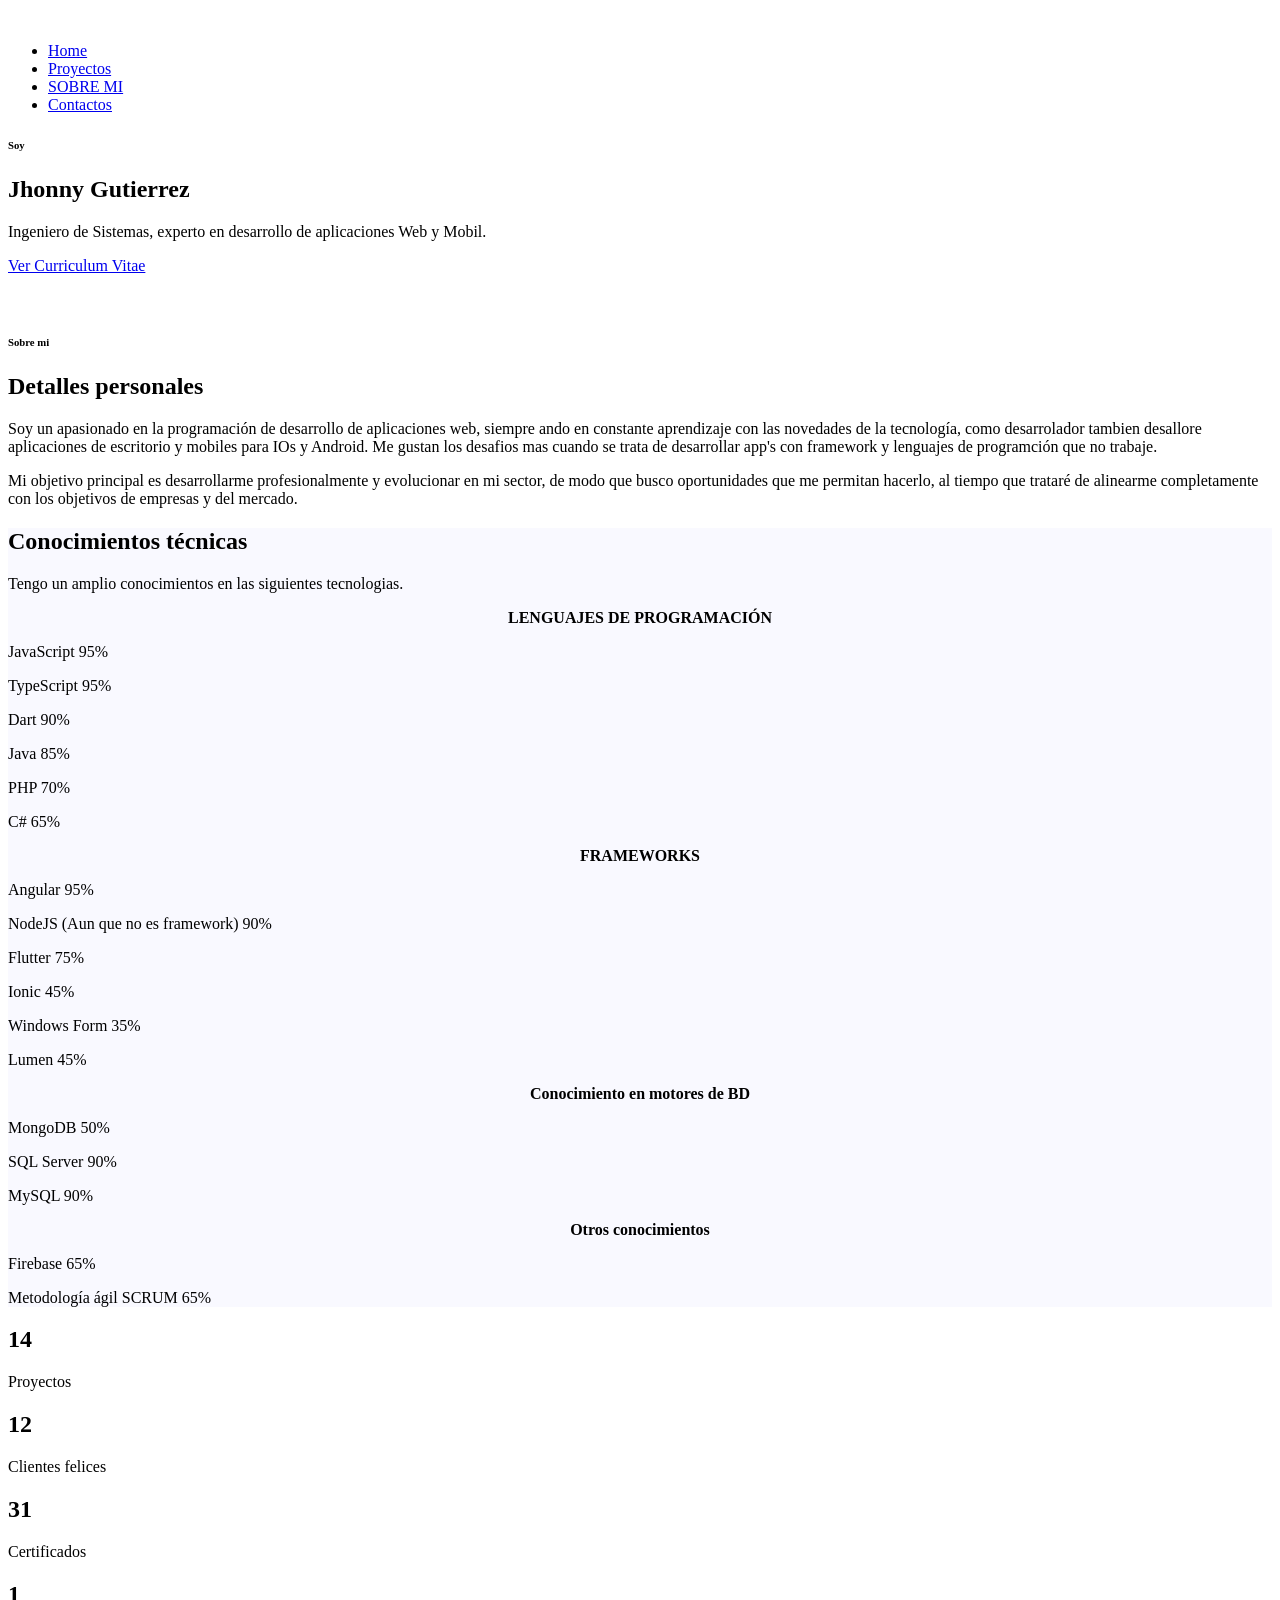
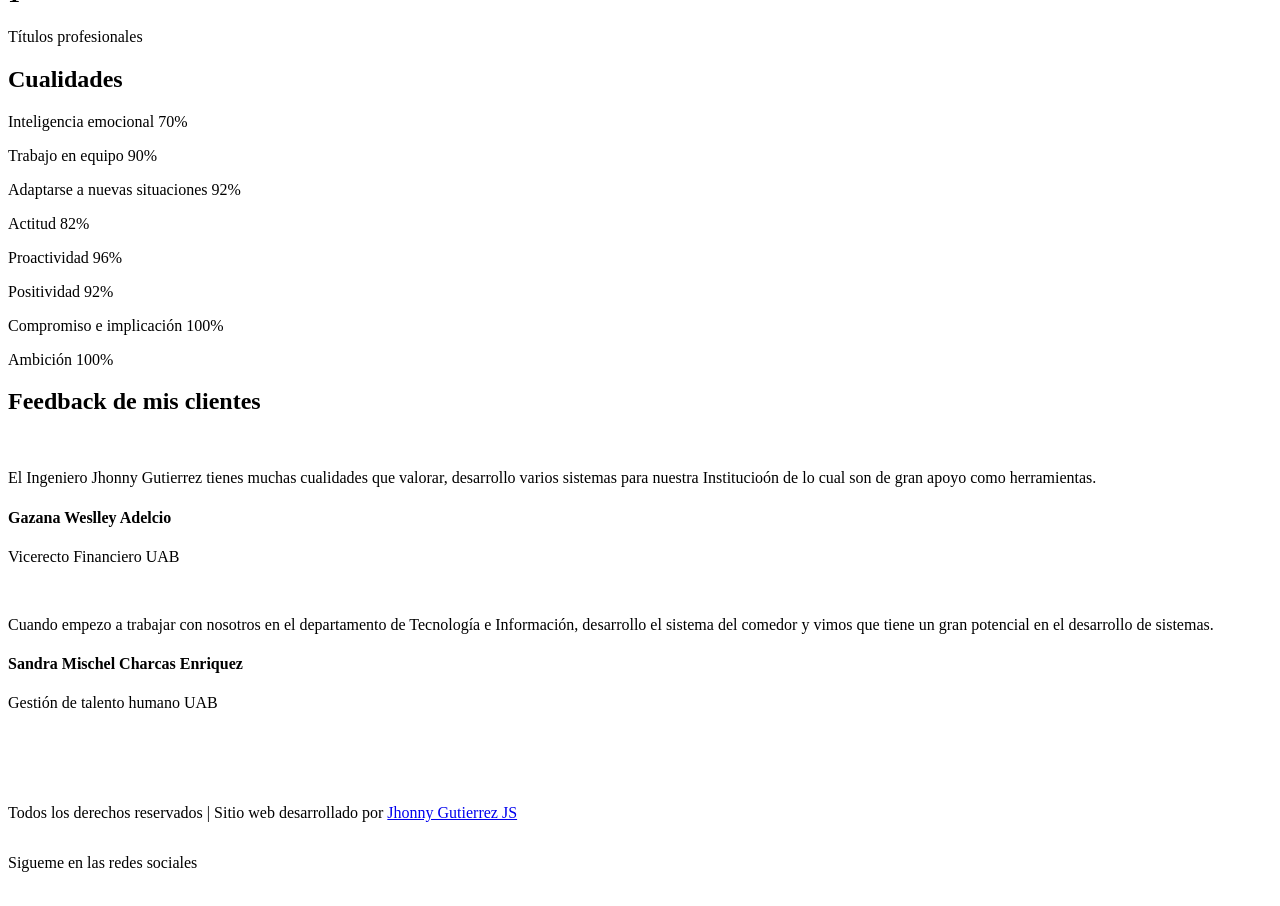
==== index.html @ ff370b22 "add proytects and manifest" ====
<!DOCTYPE html>
	<html lang="zxx" class="no-js">
	<head>
		<!-- Mobile Specific Meta -->
		<meta name="viewport" content="width=device-width, initial-scale=1, shrink-to-fit=no">
		<!-- Favicon-->
		<link rel="shortcut icon" href="img/fav.png">
		<!-- Author Meta -->
		<meta name="author" content="colorlib">
		<!-- Meta Description -->
		<meta name="description" content="">
		<!-- Meta Keyword -->
		<meta name="keywords" content="">
		<!-- meta character set -->
		<meta charset="UTF-8">
		<!-- Site Title -->
		<title>Portafolio</title>
		<link rel="shortcut icon" type="image/x-icon" href="favicon.ico">

		<link href="https://fonts.googleapis.com/css?family=Poppins:100,200,400,300,500,600,700" rel="stylesheet"> 
			<!--
			CSS
			============================================= -->
			<link rel="stylesheet" href="css/linearicons.css">
			<link rel="stylesheet" href="css/font-awesome.min.css">
			<link rel="stylesheet" href="css/bootstrap.css">
			<link rel="stylesheet" href="css/magnific-popup.css">
			<link rel="stylesheet" href="css/jquery-ui.css">				
			<link rel="stylesheet" href="css/nice-select.css">							
			<link rel="stylesheet" href="css/animate.min.css">
			<link rel="stylesheet" href="css/owl.carousel.css">				
			<link rel="stylesheet" href="css/main.css">
			<link rel="apple-touch-icon" sizes="180x180" href="img/pwa/apple-touch-icon.png">
			<link rel="icon" type="image/png" sizes="32x32" href="img/pwa//favicon-32x32.png">
			<link rel="icon" type="image/png" sizes="16x16" href="img/pwa//favicon-16x16.png">
			<link rel="manifest" href="img/pwa/site.webmanifest">
			<link rel="mask-icon" href="img/pwa/safari-pinned-tab.svg" color="#5bbad5">
			<meta name="msapplication-TileColor" content="#da532c">
			<meta name="theme-color" content="#ffffff">
		</head>
		<body>	
		  <header id="header">
		    <div class="container main-menu">
		    	<div class="row align-items-center justify-content-between d-flex">
			      <div id="logo">
			        <a href="index.html"><img src="img/icon.png" alt="" title="" /></a>
			      </div>
			      <nav id="nav-menu-container">
			        <ul class="nav-menu">
			          <li><a href="index.html">Home</a></li>
					  <li><a href="portfolio.html">Proyectos</a></li>
					  <li><a href="about.html">SOBRE MI</a></li>				          					          		          
			          <li><a href="contact.html">Contactos</a></li>
			        </ul>
			      </nav><!-- #nav-menu-container -->		    		
		    	</div>
		    </div>
		  </header><!-- #header -->

			<!-- start banner Area -->
			<section class="banner-area">
				<div class="container">
					<div class="row fullscreen align-items-center justify-content-between">
						<div class="col-lg-6 col-md-6 banner-left">
							<h6>Soy</h6>
							<h1>Jhonny Gutierrez</h1>
							<p>
								Ingeniero de Sistemas, experto en desarrollo de aplicaciones Web y Mobil.
							</p>
							<a href="https://www.yumpu.com/es/document/read/63601672/curriculum-vitae" class="primary-btn text-uppercase" target="_blank">Ver Curriculum Vitae</a>
						</div>
						<div class="col-lg-6 col-md-6 banner-right d-flex align-self-end">
							<img class="img-fluid" src="img/perfil.png" alt="">
						</div>
					</div>
				</div>					
			</section>
			<!-- End banner Area -->

			<!-- Start home-about Area -->
			<section class="home-about-area pt-120">
				<div class="container">
					<div class="row align-items-center justify-content-between">
						<div class="col-lg-6 col-md-6 home-about-left">
							<img class="img-fluid" src="img/perfil2.png" alt="">
						</div>
						<div class="col-lg-5 col-md-6 home-about-right">
							<h6>Sobre mi</h6>
							<h1 class="text-uppercase">Detalles personales</h1>
							<p>
								Soy un apasionado en la programación de desarrollo de aplicaciones web, siempre ando en constante aprendizaje con las novedades de la tecnología, 
								como desarrolador tambien desallore aplicaciones de escritorio y mobiles para IOs y Android. Me gustan los desafios
								mas cuando se trata de desarrollar app's con framework y lenguajes de programción que no trabaje.
							</p>
							<p>
								Mi objetivo principal es desarrollarme profesionalmente y evolucionar en mi sector, de modo
								que busco oportunidades que me permitan hacerlo, al tiempo que trataré de alinearme
								completamente con los objetivos de empresas y del mercado.
							</p>
						</div>
					</div>
				</div>	
			</section>
			<!-- End home-about Area -->

			<!-- Start services Area -->
			<section class="services-area section-gap" style="background-color: #f9f9ff;">
				<div class="container">
		            <div class="row d-flex justify-content-center">
		                <div class="menu-content  col-lg-7">
		                    <div class="title text-center">
		                        <h1 class="mb-10">Conocimientos técnicas</h1>
		                        <p>Tengo un amplio conocimientos en las siguientes tecnologias.</p>
		                    </div>
		                </div>
		            </div>	
					<div class="row skillbar-wraps">
										
						<div class="col-lg-6 skill-left">
							<div class="single-skill">
								<p style="text-align: center; font-weight: bold;"> LENGUAJES DE PROGRAMACIÓN </p>
							</div>
							<div class="single-skill">
								<p>
									JavaScript 95%
								</p>
								<div class="skill" data-width="95"></div>
							</div>
							<div class="single-skill">
								<p>
									TypeScript 95%
								</p>
								<div class="skill" data-width="95"></div>
							</div>
							<div class="single-skill">
								<p>
									Dart 90%
								</p>
								<div class="skill" data-width="90"></div>
							</div>
							<div class="single-skill">
								<p>
									Java 85%
								</p>
								<div class="skill" data-width="85"></div>
							</div>
							<div class="single-skill">
								<p>
									PHP 70%
								</p>
								<div class="skill" data-width="70"></div>
							</div>
							<div class="single-skill">
								<p>
									C# 65%
								</p>
								<div class="skill" data-width="65"></div>
							</div>																				
						</div>
						<div class="col-lg-6 skill-right">
							<div class="single-skill">
								<p style="text-align: center; font-weight: bold;"> FRAMEWORKS 	</p>
							</div>
							<div class="single-skill">
								<p>
									Angular 95%
								</p>
								<div class="skill" data-width="95"></div>
							</div>								
							<div class="single-skill">
								<p>
									NodeJS (Aun que no es framework) 90%
								</p>
								<div class="skill" data-width="90"></div>
							</div>
							<div class="single-skill">
								<p>
									Flutter 75%
								</p>
								<div class="skill" data-width="75"></div>
							</div>
							<div class="single-skill">
								<p>
									Ionic 45%
								</p>
								<div class="skill" data-width="45"></div>
							</div>
							<div class="single-skill">
								<p>
									Windows Form 35%
								</p>
								<div class="skill" data-width="35"></div>
							</div>
							<div class="single-skill">
								<p>
									Lumen 45%
								</p>
								<div class="skill" data-width="45"></div>
							</div>
						</div>
						<div class="col-lg-6 skill-right">
							<div class="single-skill">
								<p style="text-align: center; font-weight: bold;"> Conocimiento en motores de BD 	</p>
							</div>
							<div class="single-skill">
								<p>
									MongoDB 50%
								</p>
								<div class="skill" data-width="50"></div>
							</div>								
							<div class="single-skill">
								<p>
									SQL Server 90%
								</p>
								<div class="skill" data-width="85"></div>
							</div>
							<div class="single-skill">
								<p>
									MySQL 90%
								</p>
								<div class="skill" data-width="90"></div>
							</div>
						</div>
						<div class="col-lg-6 skill-right">
							<div class="single-skill">
								<p style="text-align: center; font-weight: bold;"> Otros conocimientos</p>
							</div>
							<div class="single-skill">
								<p>
									Firebase 65%
								</p>
								<div class="skill" data-width="65"></div>
							</div>								
							<div class="single-skill">
								<p>
									Metodología ágil SCRUM 65%
								</p>								
								<div class="skill" data-width="65"></div>
							</div>
						</div>
					</div>
				</div>	
			</section>
			<!-- End services Area -->	

			<!-- Start fact Area -->
			<section class="facts-area section-gap" id="facts-area">
				<div class="container">				
					<div class="row">
						<div class="col-lg-3 col-md-6 single-fact">
							<h1 class="counter">14</h1>
							<p>Proyectos</p>
						</div>
						<div class="col-lg-3 col-md-6 single-fact">
							<h1 class="counter">12</h1>
							<p>Clientes felices</p>
						</div>
						<div class="col-lg-3 col-md-6 single-fact">
							<h1 class="counter">31</h1>
							<p>Certificados</p>
						</div>	
						<div class="col-lg-3 col-md-6 single-fact">
							<h1 class="counter">1</h1>
							<p>Títulos profesionales</p>
						</div>												
					</div>
				</div>	
			</section>
			<!-- end fact Area -->
	
			<section class="testimonial-area section-gap">
		        <div class="container">
					<div class="row d-flex justify-content-center">
		                <div class="menu-content pb-70 col-lg-8">
		                    <div class="title text-center">
		                        <h1 class="mb-10">Cualidades</h1>
		                    </div>
		                </div>
					</div>
					<div class="row skillbar-wraps">	
										
						<div class="col-lg-6 skill-left">
							<div class="single-skill">
								<p>
									Inteligencia emocional 70%
								</p>
								<div class="skill" data-width="70"></div>
							</div>
							<div class="single-skill">
								<p>
									Trabajo en equipo 90%
								</p>
								<div class="skill" data-width="90"></div>
							</div>
							<div class="single-skill">
								<p>
									Adaptarse a nuevas situaciones 92%
								</p>
								<div class="skill" data-width="92"></div>
							</div>
							<div class="single-skill">
								<p>
									Actitud 82%
								</p>
								<div class="skill" data-width="82"></div>
							</div>																				
						</div>
						<div class="col-lg-6 skill-right">
							<div class="single-skill">
								<p>
									Proactividad 96%
								</p>
								<div class="skill" data-width="96"></div>
							</div>								
							<div class="single-skill">
								<p>
									Positividad 92%
								</p>
								<div class="skill" data-width="92"></div>
							</div>
							<div class="single-skill">
								<p>
									Compromiso e implicación 100%
								</p>
								<div class="skill" data-width="100"></div>
							</div>
							<div class="single-skill">
								<p>
									Ambición 100%
								</p>
								<div class="skill" data-width="100"></div>
							</div>
						</div>
					</div>
				</div>
			</section>
			<!-- Start testimonial Area -->
		    <section class="testimonial-area section-gap" style="background-color: white;">
		        <div class="container">
		            <div class="row d-flex justify-content-center">
		                <div class="menu-content pb-70 col-lg-8">
		                    <div class="title text-center">
		                        <h1 class="mb-10">Feedback de mis clientes</h1>
		                    </div>
		                </div>
		            </div>
		            <div class="row">
		                <div class="active-testimonial">
		                    <div class="single-testimonial item d-flex flex-row">
		                        <div class="thumb">
		                            <img class="img-fluid" src="img/wesley.png" alt="">
		                        </div>
		                        <div class="desc">
		                            <p>
		                                El Ingeniero Jhonny Gutierrez tienes muchas cualidades que valorar, desarrollo varios sistemas para nuestra Institucioón de lo cual son de gran apoyo como herramientas.	     
		                            </p>
		                            <h4>Gazana Weslley Adelcio </h4>
		                            <p>Vicerecto Financiero UAB</p>
		                        </div>
		                    </div>
		                    <div class="single-testimonial item d-flex flex-row">
		                        <div class="thumb">
		                            <img class="img-fluid" src="img/gth.png" alt="">
		                        </div>
		                        <div class="desc">
		                            <p>
		                                Cuando empezo a trabajar con nosotros en el departamento de Tecnología e Información, desarrollo el sistema del comedor y vimos que tiene un gran potencial en el desarrollo de sistemas.
		                            </p>
		                            <h4>Sandra Mischel Charcas Enriquez</h4>
		                            <p>Gestión de talento humano UAB</p>
		                        </div>
		                    </div>
		                </div>
		            </div>
		        </div>
		    </section>
		    <!-- End testimonial Area -->								

            <!-- start footer Area -->
            <footer class="footer-area section-gap" style="padding: 60px 0;">
                <div class="container">
                    <div class="row">
                        <div class="col-lg-6 col-md-6 col-sm-6">
                            <div class="single-footer-widget">
                                
                                <p class="footer-text"><!-- Link back to Colorlib can't be removed. Template is licensed under CC BY 3.0. -->
 Todos los derechos reservados | Sitio web desarrollado <i class="fa fa-heart-o" aria-hidden="true"></i> por <a href="https://colorlib.com" target="_blank">Jhonny Gutierrez JS</a>
<!-- Link back to Colorlib can't be removed. Template is licensed under CC BY 3.0. --></p>
                            </div>
                        </div>
                        <div class="col-lg-6 col-md-6 col-sm-6 social-widget">
                            <div class="single-footer-widget">                              
                                <p  style="float: left; margin-right: 20px;">Sigueme en las redes sociales</p>
                                <div class="footer-social d-flex align-items-center"  style="float: left; margin-right: 20px;">
                                    <a href="https://www.facebook.com/JhonnnySann" target="_blank"><i class="fa fa-facebook"></i></a>
                                    <a href="#"><i class="fa fa-google"></i></a>
                                    <a href="https://www.linkedin.com/in/jhonny-gutierrez-villca-5309ab155" target="_blank"><i class="fa fa-linkedin"></i></a>
                                    <a href="https://api.whatsapp.com/send?phone=+59160717057&text=%22Hola%20Jhonny,%20me%20gustaria%20poder%20conversar%20contigo...%22" target="_blank"><i class="fa fa-whatsapp"></i></a>
                                </div>
                            </div>
                        </div>
                    </div>
                </div>
            </footer>
            <!-- End footer Area -->		

			<script src="js/vendor/jquery-2.2.4.min.js"></script>
			<script src="js/popper.min.js"></script>
			<script src="js/vendor/bootstrap.min.js"></script>			
			<script src="https://maps.googleapis.com/maps/api/js?key=AIzaSyBhOdIF3Y9382fqJYt5I_sswSrEw5eihAA"></script>			
  			<script src="js/easing.min.js"></script>			
			<script src="js/hoverIntent.js"></script>
			<script src="js/superfish.min.js"></script>	
			<script src="js/jquery.ajaxchimp.min.js"></script>
			<script src="js/jquery.magnific-popup.min.js"></script>	
    		<script src="js/jquery.tabs.min.js"></script>						
			<script src="js/jquery.nice-select.min.js"></script>	
            <script src="js/isotope.pkgd.min.js"></script>			
			<script src="js/waypoints.min.js"></script>
			<script src="js/jquery.counterup.min.js"></script>
			<script src="js/simple-skillbar.js"></script>							
			<script src="js/owl.carousel.min.js"></script>							
			<script src="js/mail-script.js"></script>	
			<script src="js/main.js"></script>	
		</body>
		<!-- Load Facebook SDK for JavaScript -->
		<div id="fb-root"></div>
		<script>
		  window.fbAsyncInit = function() {
			FB.init({
			  xfbml            : true,
			  version          : 'v7.0'
			});
		  };
  
		  (function(d, s, id) {
		  var js, fjs = d.getElementsByTagName(s)[0];
		  if (d.getElementById(id)) return;
		  js = d.createElement(s); js.id = id;
		  js.src = 'https://connect.facebook.net/es_ES/sdk/xfbml.customerchat.js';
		  fjs.parentNode.insertBefore(js, fjs);
		}(document, 'script', 'facebook-jssdk'));</script>
  
		<!-- Your Chat Plugin code -->
		<div class="fb-customerchat"
		  attribution=setup_tool
		  page_id="108987747507758"
	theme_color="#0084ff"
	logged_in_greeting="Hola, como estas?, en que puedo ayudarte, estoy aqui para resolver tus dudas"
	logged_out_greeting="Hola, como estas?, en que puedo ayudarte, estoy aqui para resolver tus dudas">
		</div>
	</html>
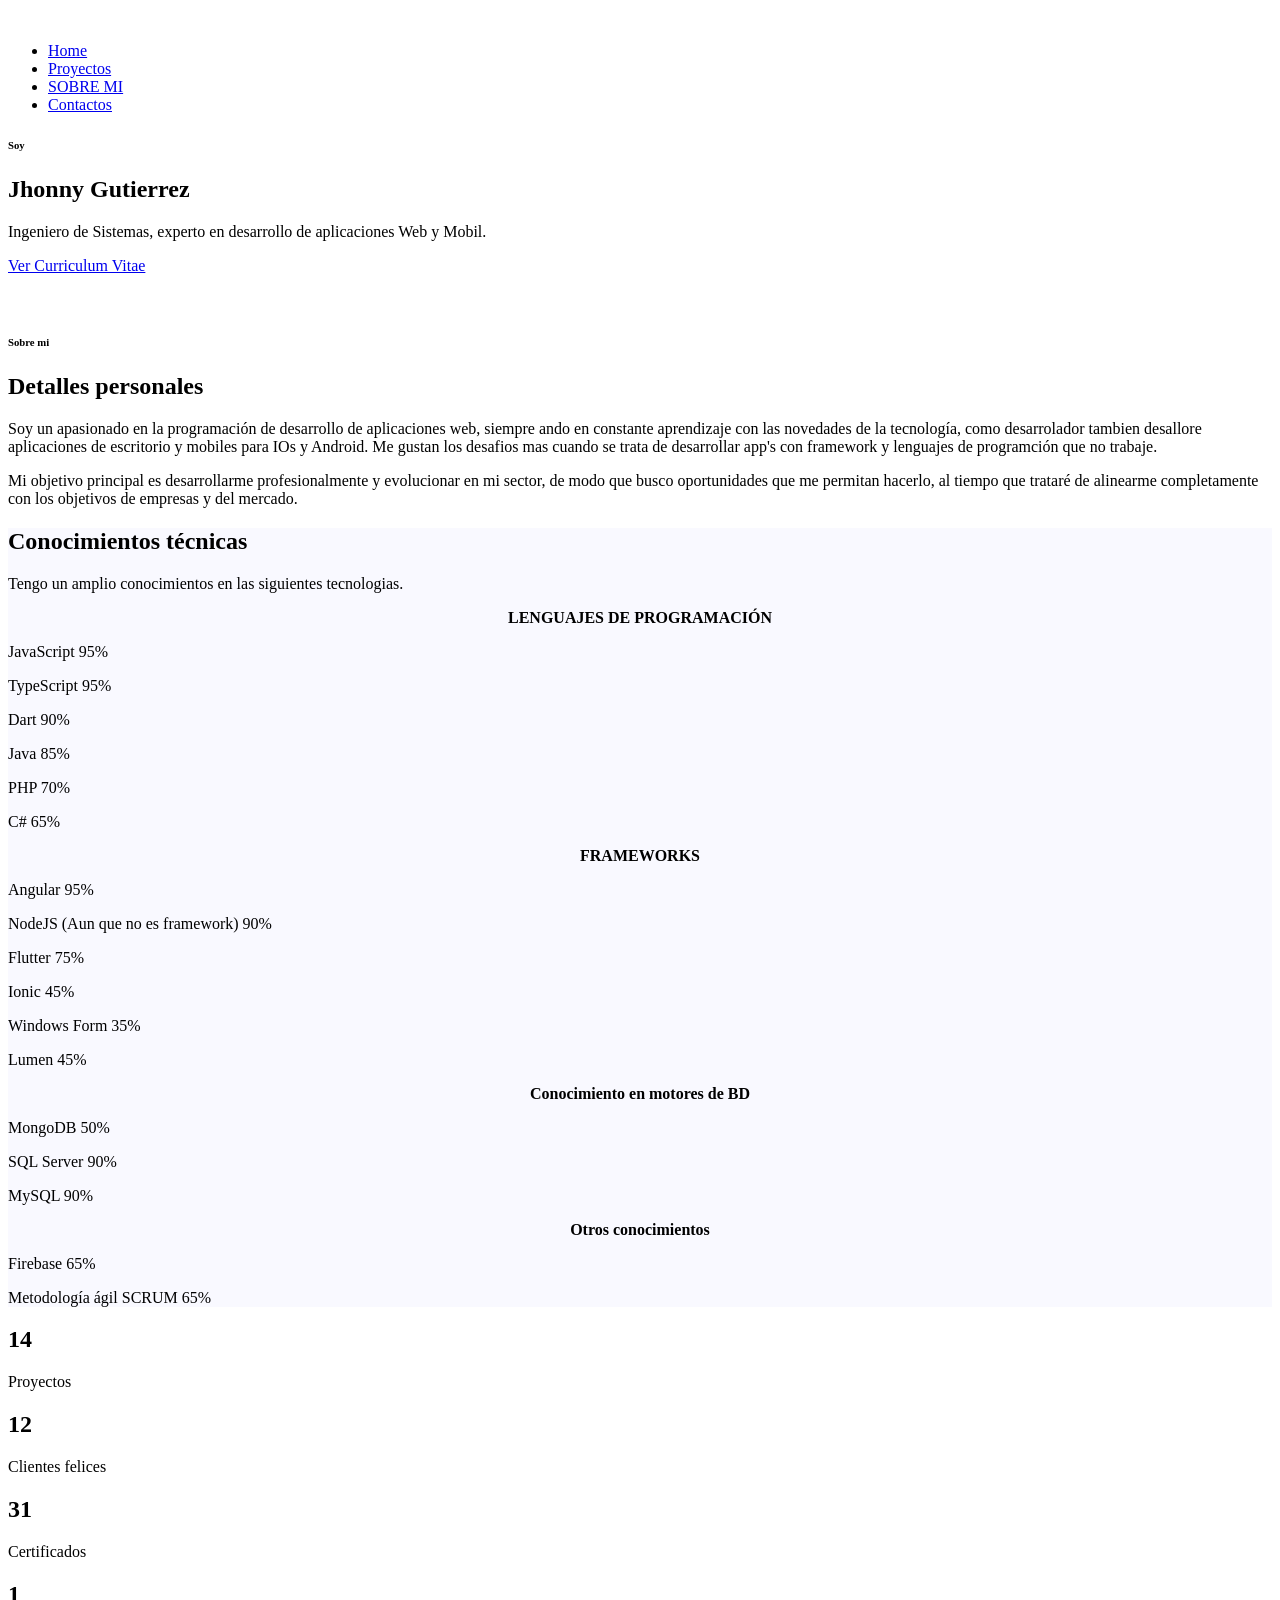
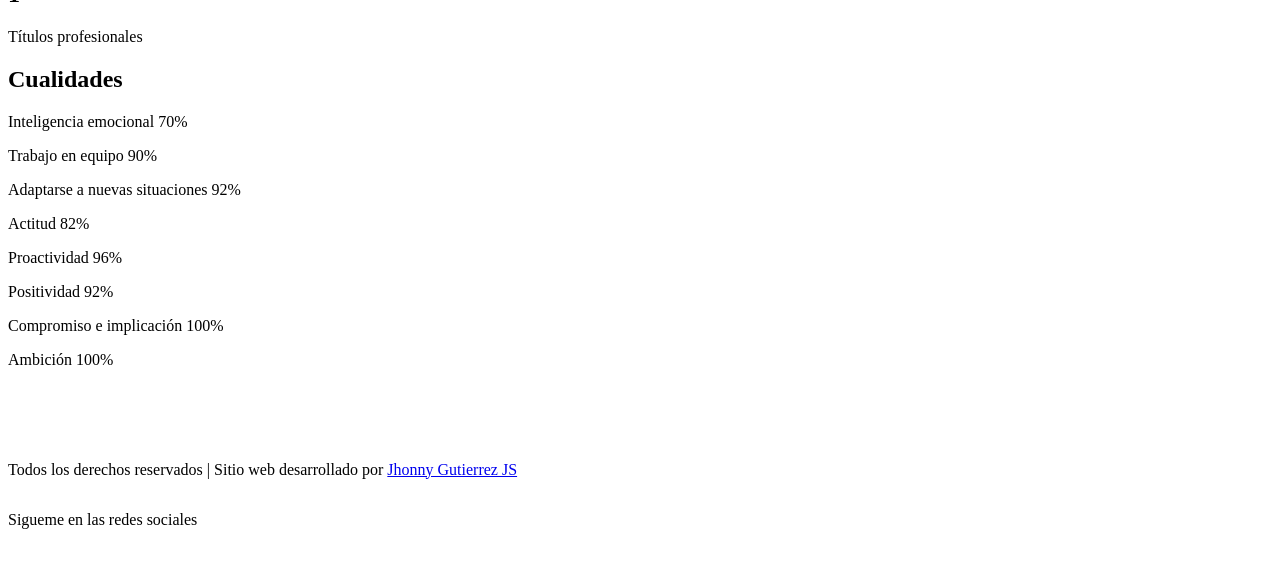
==== commit 611a30a1: "Remove section feedback" ====
--- a/index.html
+++ b/index.html
@@ -24,8 +24,7 @@
 			<link rel="stylesheet" href="css/linearicons.css">
 			<link rel="stylesheet" href="css/font-awesome.min.css">
 			<link rel="stylesheet" href="css/bootstrap.css">
-			<link rel="stylesheet" href="css/magnific-popup.css">
-			<link rel="stylesheet" href="css/jquery-ui.css">				
+			<link rel="stylesheet" href="css/magnific-popup.css">			
 			<link rel="stylesheet" href="css/nice-select.css">							
 			<link rel="stylesheet" href="css/animate.min.css">
 			<link rel="stylesheet" href="css/owl.carousel.css">				
@@ -33,7 +32,7 @@
 			<link rel="apple-touch-icon" sizes="180x180" href="img/pwa/apple-touch-icon.png">
 			<link rel="icon" type="image/png" sizes="32x32" href="img/pwa//favicon-32x32.png">
 			<link rel="icon" type="image/png" sizes="16x16" href="img/pwa//favicon-16x16.png">
-			<link rel="manifest" href="img/pwa/site.webmanifest">
+			<link rel="manifest" href="manifest.webmanifest">
 			<link rel="mask-icon" href="img/pwa/safari-pinned-tab.svg" color="#5bbad5">
 			<meta name="msapplication-TileColor" content="#da532c">
 			<meta name="theme-color" content="#ffffff">
@@ -335,7 +334,7 @@
 				</div>
 			</section>
 			<!-- Start testimonial Area -->
-		    <section class="testimonial-area section-gap" style="background-color: white;">
+		    <!-- <section class="testimonial-area section-gap" style="background-color: white;">
 		        <div class="container">
 		            <div class="row d-flex justify-content-center">
 		                <div class="menu-content pb-70 col-lg-8">
@@ -373,7 +372,7 @@
 		                </div>
 		            </div>
 		        </div>
-		    </section>
+		    </section> -->
 		    <!-- End testimonial Area -->								
 
             <!-- start footer Area -->
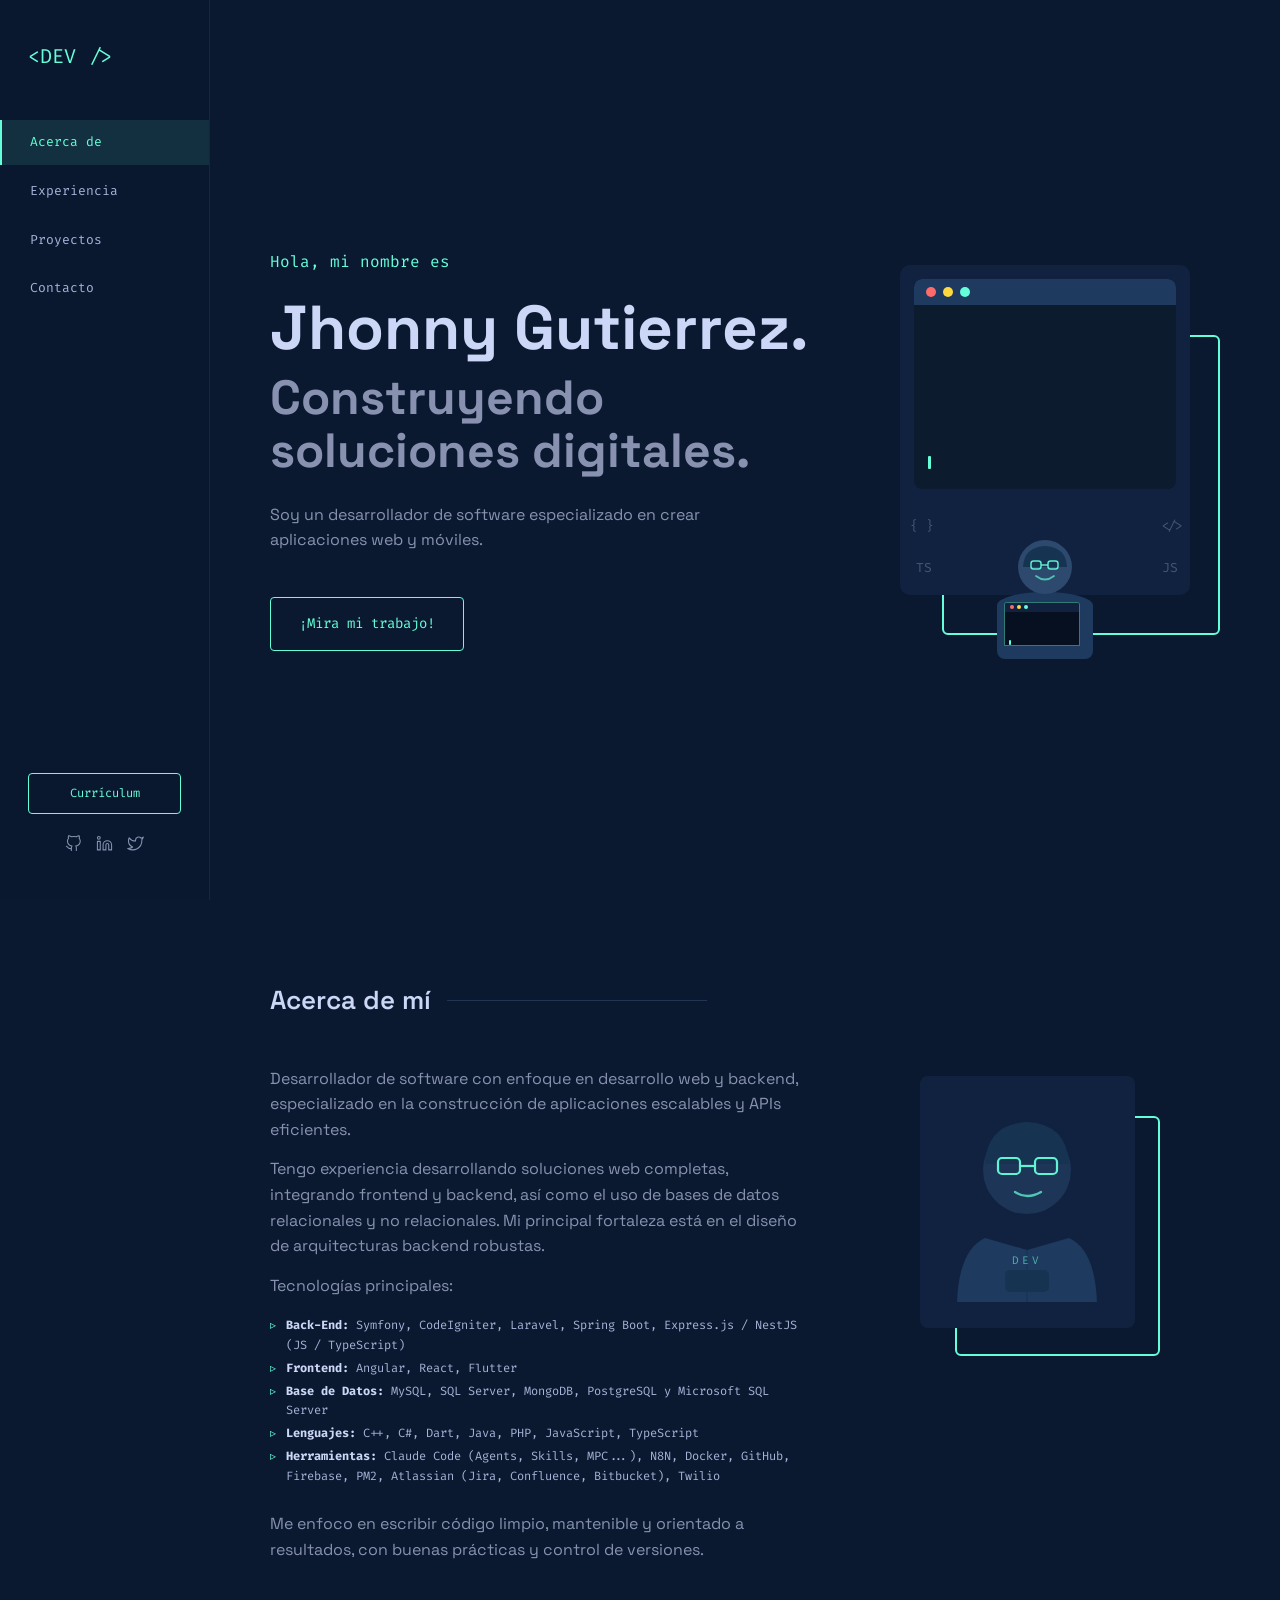
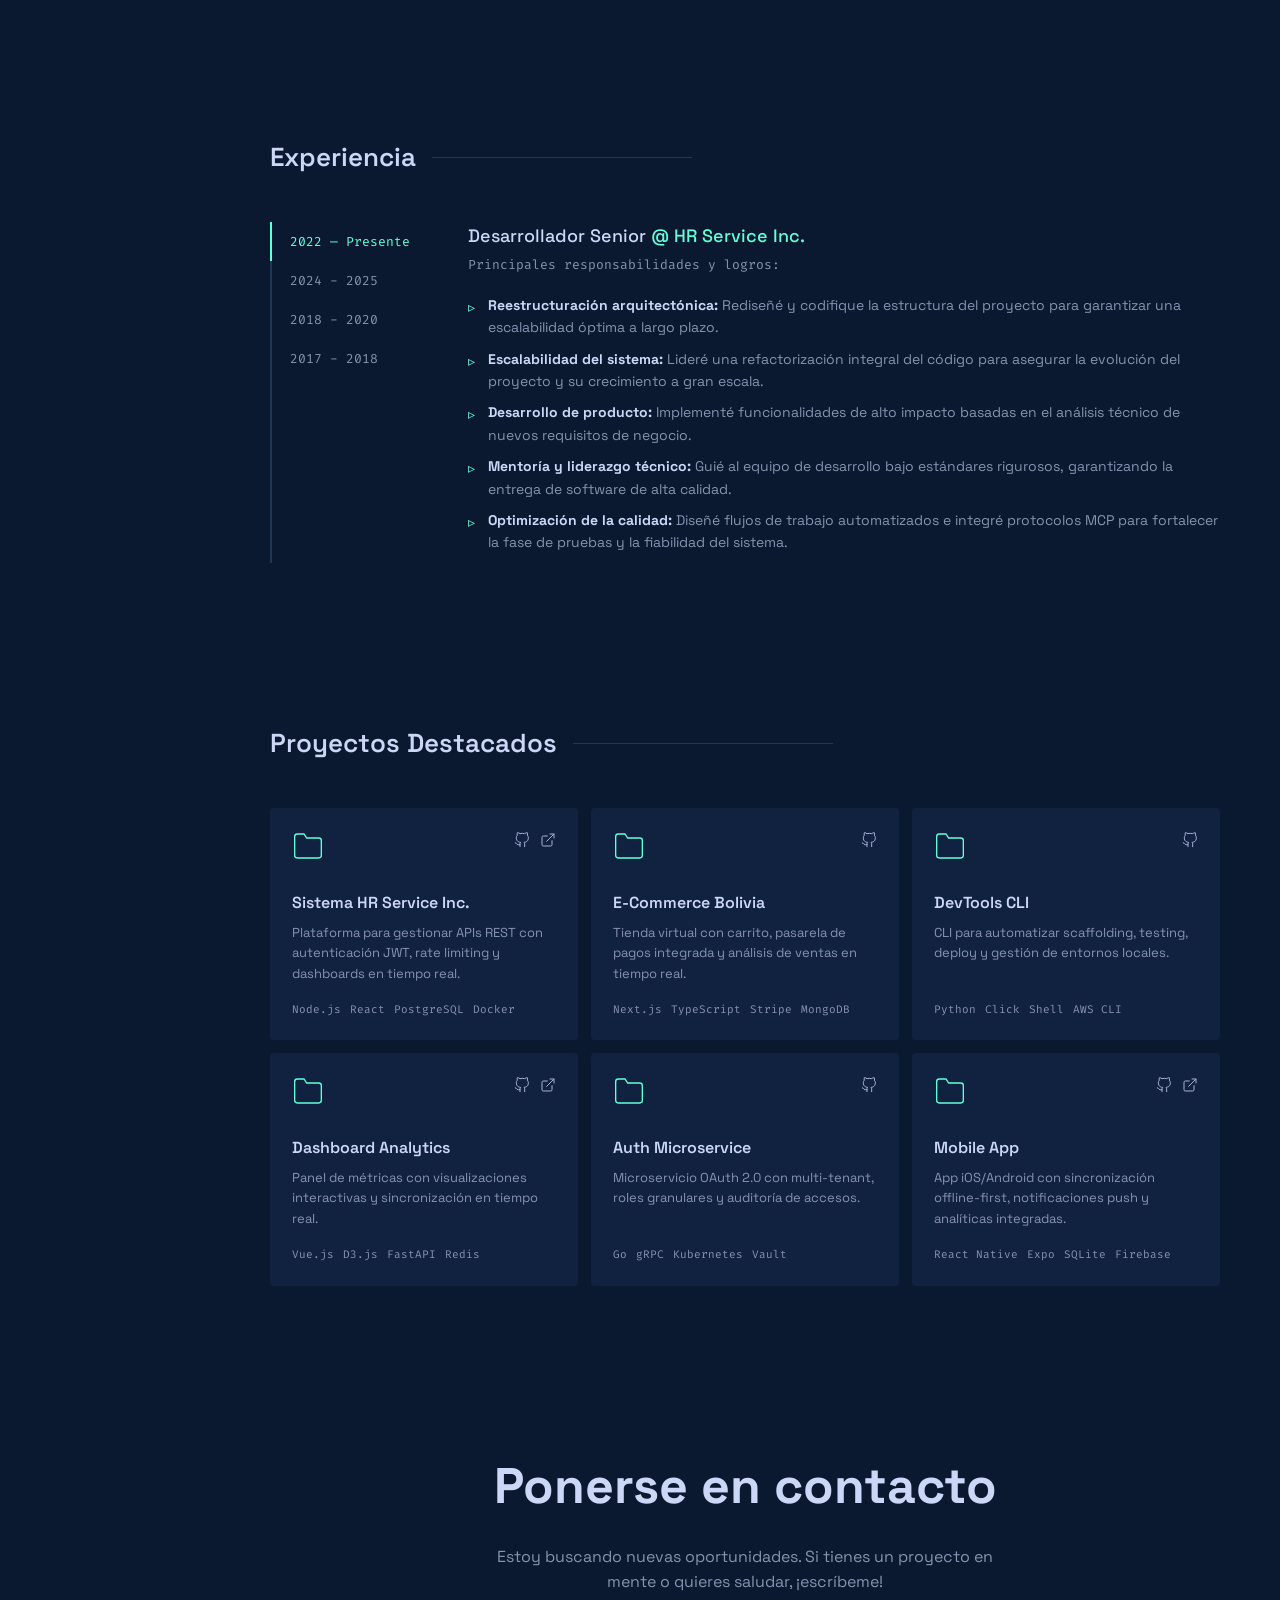
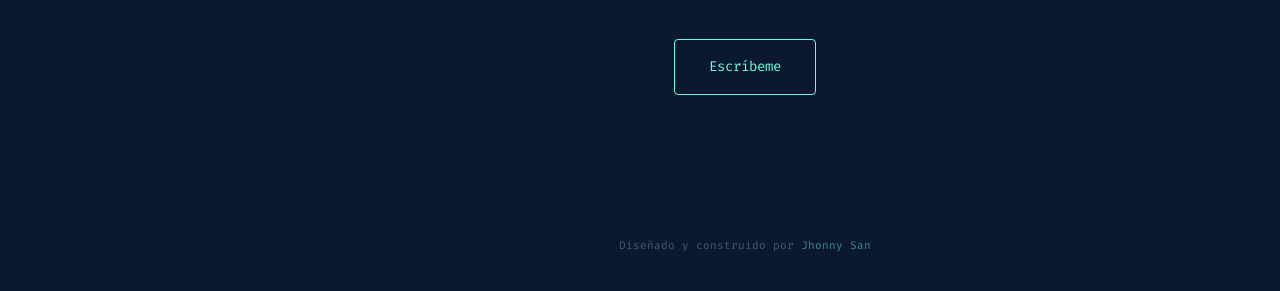
==== commit 2d35697c: "Refactor code structure for improved readability and maintainability" ====
--- a/index.html
+++ b/index.html
@@ -1,451 +1,653 @@
-	<!DOCTYPE html>
-	<html lang="zxx" class="no-js">
-	<head>
-		<!-- Mobile Specific Meta -->
+<!DOCTYPE html>
+<html lang="es">
+<head>
+	<!-- Mobile Specific Meta -->
 		<meta name="viewport" content="width=device-width, initial-scale=1, shrink-to-fit=no">
 		<!-- Favicon-->
 		<link rel="shortcut icon" href="img/fav.png">
 		<!-- Author Meta -->
-		<meta name="author" content="colorlib">
+		<meta name="author" content="Jhonny Gutierrez JS">
 		<!-- Meta Description -->
-		<meta name="description" content="">
+		<meta name="description" content="Profolio de Jhonny Gutierrez JS, desarrollador de aplicaciones web y moviles, con experiencia en PHP, JavaScript, HTML, CSS, Laravel, VueJS, ReactJS, Flutter y Dart">
 		<!-- Meta Keyword -->
-		<meta name="keywords" content="">
+		<meta name="keywords" content="Jhonny Gutierrez JS, desarrollador, web, moviles, PHP, JavaScript, HTML, CSS, Laravel, VueJS, ReactJS, Flutter, Dart">
 		<!-- meta character set -->
 		<meta charset="UTF-8">
 		<!-- Site Title -->
 		<title>Portafolio</title>
 		<link rel="shortcut icon" type="image/x-icon" href="favicon.ico">
-
-		<link href="https://fonts.googleapis.com/css?family=Poppins:100,200,400,300,500,600,700" rel="stylesheet"> 
-			<!--
-			CSS
-			============================================= -->
-			<link rel="stylesheet" href="css/linearicons.css">
-			<link rel="stylesheet" href="css/font-awesome.min.css">
-			<link rel="stylesheet" href="css/bootstrap.css">
-			<link rel="stylesheet" href="css/magnific-popup.css">			
-			<link rel="stylesheet" href="css/nice-select.css">							
-			<link rel="stylesheet" href="css/animate.min.css">
-			<link rel="stylesheet" href="css/owl.carousel.css">				
-			<link rel="stylesheet" href="css/main.css">
-			<link rel="apple-touch-icon" sizes="180x180" href="img/pwa/apple-touch-icon.png">
-			<link rel="icon" type="image/png" sizes="32x32" href="img/pwa//favicon-32x32.png">
-			<link rel="icon" type="image/png" sizes="16x16" href="img/pwa//favicon-16x16.png">
-			<link rel="manifest" href="manifest.webmanifest">
-			<link rel="mask-icon" href="img/pwa/safari-pinned-tab.svg" color="#5bbad5">
-			<meta name="msapplication-TileColor" content="#da532c">
-			<meta name="theme-color" content="#ffffff">
-		</head>
-		<body>	
-		  <header id="header">
-		    <div class="container main-menu">
-		    	<div class="row align-items-center justify-content-between d-flex">
-			      <div id="logo">
-			        <a href="index.html"><img src="img/icon.png" alt="" title="" /></a>
-			      </div>
-			      <nav id="nav-menu-container">
-			        <ul class="nav-menu">
-			          <li><a href="index.html">Home</a></li>
-					  <li><a href="portfolio.html">Proyectos</a></li>
-					  <li><a href="about.html">SOBRE MI</a></li>				          					          		          
-			          <li><a href="contact.html">Contactos</a></li>
-			        </ul>
-			      </nav><!-- #nav-menu-container -->		    		
-		    	</div>
-		    </div>
-		  </header><!-- #header -->
-
-			<!-- start banner Area -->
-			<section class="banner-area">
-				<div class="container">
-					<div class="row fullscreen align-items-center justify-content-between">
-						<div class="col-lg-6 col-md-6 banner-left">
-							<h6>Soy</h6>
-							<h1>Jhonny Gutierrez</h1>
-							<p>
-								Ingeniero de Sistemas, experto en desarrollo de aplicaciones Web y Mobil.
-							</p>
-							<a href="https://www.yumpu.com/es/document/read/63601672/curriculum-vitae" class="primary-btn text-uppercase" target="_blank">Ver Curriculum Vitae</a>
-						</div>
-						<div class="col-lg-6 col-md-6 banner-right d-flex align-self-end">
-							<img class="img-fluid" src="img/perfil.png" alt="">
-						</div>
-					</div>
-				</div>					
-			</section>
-			<!-- End banner Area -->
-
-			<!-- Start home-about Area -->
-			<section class="home-about-area pt-120">
-				<div class="container">
-					<div class="row align-items-center justify-content-between">
-						<div class="col-lg-6 col-md-6 home-about-left">
-							<img class="img-fluid" src="img/perfil2.png" alt="">
-						</div>
-						<div class="col-lg-5 col-md-6 home-about-right">
-							<h6>Sobre mi</h6>
-							<h1 class="text-uppercase">Detalles personales</h1>
-							<p>
-								Soy un apasionado en la programación de desarrollo de aplicaciones web, siempre ando en constante aprendizaje con las novedades de la tecnología, 
-								como desarrolador tambien desallore aplicaciones de escritorio y mobiles para IOs y Android. Me gustan los desafios
-								mas cuando se trata de desarrollar app's con framework y lenguajes de programción que no trabaje.
-							</p>
-							<p>
-								Mi objetivo principal es desarrollarme profesionalmente y evolucionar en mi sector, de modo
-								que busco oportunidades que me permitan hacerlo, al tiempo que trataré de alinearme
-								completamente con los objetivos de empresas y del mercado.
-							</p>
-						</div>
-					</div>
-				</div>	
-			</section>
-			<!-- End home-about Area -->
-
-			<!-- Start services Area -->
-			<section class="services-area section-gap" style="background-color: #f9f9ff;">
-				<div class="container">
-		            <div class="row d-flex justify-content-center">
-		                <div class="menu-content  col-lg-7">
-		                    <div class="title text-center">
-		                        <h1 class="mb-10">Conocimientos técnicas</h1>
-		                        <p>Tengo un amplio conocimientos en las siguientes tecnologias.</p>
-		                    </div>
-		                </div>
-		            </div>	
-					<div class="row skillbar-wraps">
-										
-						<div class="col-lg-6 skill-left">
-							<div class="single-skill">
-								<p style="text-align: center; font-weight: bold;"> LENGUAJES DE PROGRAMACIÓN </p>
-							</div>
-							<div class="single-skill">
-								<p>
-									JavaScript 95%
-								</p>
-								<div class="skill" data-width="95"></div>
-							</div>
-							<div class="single-skill">
-								<p>
-									TypeScript 95%
-								</p>
-								<div class="skill" data-width="95"></div>
-							</div>
-							<div class="single-skill">
-								<p>
-									Dart 90%
-								</p>
-								<div class="skill" data-width="90"></div>
-							</div>
-							<div class="single-skill">
-								<p>
-									Java 85%
-								</p>
-								<div class="skill" data-width="85"></div>
-							</div>
-							<div class="single-skill">
-								<p>
-									PHP 70%
-								</p>
-								<div class="skill" data-width="70"></div>
-							</div>
-							<div class="single-skill">
-								<p>
-									C# 65%
-								</p>
-								<div class="skill" data-width="65"></div>
-							</div>																				
-						</div>
-						<div class="col-lg-6 skill-right">
-							<div class="single-skill">
-								<p style="text-align: center; font-weight: bold;"> FRAMEWORKS 	</p>
-							</div>
-							<div class="single-skill">
-								<p>
-									Angular 95%
-								</p>
-								<div class="skill" data-width="95"></div>
-							</div>								
-							<div class="single-skill">
-								<p>
-									NodeJS (Aun que no es framework) 90%
-								</p>
-								<div class="skill" data-width="90"></div>
-							</div>
-							<div class="single-skill">
-								<p>
-									Flutter 75%
-								</p>
-								<div class="skill" data-width="75"></div>
-							</div>
-							<div class="single-skill">
-								<p>
-									Ionic 45%
-								</p>
-								<div class="skill" data-width="45"></div>
-							</div>
-							<div class="single-skill">
-								<p>
-									Windows Form 35%
-								</p>
-								<div class="skill" data-width="35"></div>
-							</div>
-							<div class="single-skill">
-								<p>
-									Lumen 45%
-								</p>
-								<div class="skill" data-width="45"></div>
-							</div>
-						</div>
-						<div class="col-lg-6 skill-right">
-							<div class="single-skill">
-								<p style="text-align: center; font-weight: bold;"> Conocimiento en motores de BD 	</p>
-							</div>
-							<div class="single-skill">
-								<p>
-									MongoDB 50%
-								</p>
-								<div class="skill" data-width="50"></div>
-							</div>								
-							<div class="single-skill">
-								<p>
-									SQL Server 90%
-								</p>
-								<div class="skill" data-width="85"></div>
-							</div>
-							<div class="single-skill">
-								<p>
-									MySQL 90%
-								</p>
-								<div class="skill" data-width="90"></div>
-							</div>
-						</div>
-						<div class="col-lg-6 skill-right">
-							<div class="single-skill">
-								<p style="text-align: center; font-weight: bold;"> Otros conocimientos</p>
-							</div>
-							<div class="single-skill">
-								<p>
-									Firebase 65%
-								</p>
-								<div class="skill" data-width="65"></div>
-							</div>								
-							<div class="single-skill">
-								<p>
-									Metodología ágil SCRUM 65%
-								</p>								
-								<div class="skill" data-width="65"></div>
-							</div>
-						</div>
-					</div>
-				</div>	
-			</section>
-			<!-- End services Area -->	
-
-			<!-- Start fact Area -->
-			<section class="facts-area section-gap" id="facts-area">
-				<div class="container">				
-					<div class="row">
-						<div class="col-lg-3 col-md-6 single-fact">
-							<h1 class="counter">14</h1>
-							<p>Proyectos</p>
-						</div>
-						<div class="col-lg-3 col-md-6 single-fact">
-							<h1 class="counter">12</h1>
-							<p>Clientes felices</p>
-						</div>
-						<div class="col-lg-3 col-md-6 single-fact">
-							<h1 class="counter">31</h1>
-							<p>Certificados</p>
-						</div>	
-						<div class="col-lg-3 col-md-6 single-fact">
-							<h1 class="counter">1</h1>
-							<p>Títulos profesionales</p>
-						</div>												
-					</div>
-				</div>	
-			</section>
-			<!-- end fact Area -->
-	
-			<section class="testimonial-area section-gap">
-		        <div class="container">
-					<div class="row d-flex justify-content-center">
-		                <div class="menu-content pb-70 col-lg-8">
-		                    <div class="title text-center">
-		                        <h1 class="mb-10">Cualidades</h1>
-		                    </div>
-		                </div>
-					</div>
-					<div class="row skillbar-wraps">	
-										
-						<div class="col-lg-6 skill-left">
-							<div class="single-skill">
-								<p>
-									Inteligencia emocional 70%
-								</p>
-								<div class="skill" data-width="70"></div>
-							</div>
-							<div class="single-skill">
-								<p>
-									Trabajo en equipo 90%
-								</p>
-								<div class="skill" data-width="90"></div>
-							</div>
-							<div class="single-skill">
-								<p>
-									Adaptarse a nuevas situaciones 92%
-								</p>
-								<div class="skill" data-width="92"></div>
-							</div>
-							<div class="single-skill">
-								<p>
-									Actitud 82%
-								</p>
-								<div class="skill" data-width="82"></div>
-							</div>																				
-						</div>
-						<div class="col-lg-6 skill-right">
-							<div class="single-skill">
-								<p>
-									Proactividad 96%
-								</p>
-								<div class="skill" data-width="96"></div>
-							</div>								
-							<div class="single-skill">
-								<p>
-									Positividad 92%
-								</p>
-								<div class="skill" data-width="92"></div>
-							</div>
-							<div class="single-skill">
-								<p>
-									Compromiso e implicación 100%
-								</p>
-								<div class="skill" data-width="100"></div>
-							</div>
-							<div class="single-skill">
-								<p>
-									Ambición 100%
-								</p>
-								<div class="skill" data-width="100"></div>
-							</div>
-						</div>
-					</div>
-				</div>
-			</section>
-			<!-- Start testimonial Area -->
-		    <!-- <section class="testimonial-area section-gap" style="background-color: white;">
-		        <div class="container">
-		            <div class="row d-flex justify-content-center">
-		                <div class="menu-content pb-70 col-lg-8">
-		                    <div class="title text-center">
-		                        <h1 class="mb-10">Feedback de mis clientes</h1>
-		                    </div>
-		                </div>
-		            </div>
-		            <div class="row">
-		                <div class="active-testimonial">
-		                    <div class="single-testimonial item d-flex flex-row">
-		                        <div class="thumb">
-		                            <img class="img-fluid" src="img/wesley.png" alt="">
-		                        </div>
-		                        <div class="desc">
-		                            <p>
-		                                El Ingeniero Jhonny Gutierrez tienes muchas cualidades que valorar, desarrollo varios sistemas para nuestra Institucioón de lo cual son de gran apoyo como herramientas.	     
-		                            </p>
-		                            <h4>Gazana Weslley Adelcio </h4>
-		                            <p>Vicerecto Financiero UAB</p>
-		                        </div>
-		                    </div>
-		                    <div class="single-testimonial item d-flex flex-row">
-		                        <div class="thumb">
-		                            <img class="img-fluid" src="img/gth.png" alt="">
-		                        </div>
-		                        <div class="desc">
-		                            <p>
-		                                Cuando empezo a trabajar con nosotros en el departamento de Tecnología e Información, desarrollo el sistema del comedor y vimos que tiene un gran potencial en el desarrollo de sistemas.
-		                            </p>
-		                            <h4>Sandra Mischel Charcas Enriquez</h4>
-		                            <p>Gestión de talento humano UAB</p>
-		                        </div>
-		                    </div>
-		                </div>
-		            </div>
-		        </div>
-		    </section> -->
-		    <!-- End testimonial Area -->								
-
-            <!-- start footer Area -->
-            <footer class="footer-area section-gap" style="padding: 60px 0;">
-                <div class="container">
-                    <div class="row">
-                        <div class="col-lg-6 col-md-6 col-sm-6">
-                            <div class="single-footer-widget">
-                                
-                                <p class="footer-text"><!-- Link back to Colorlib can't be removed. Template is licensed under CC BY 3.0. -->
- Todos los derechos reservados | Sitio web desarrollado <i class="fa fa-heart-o" aria-hidden="true"></i> por <a href="https://colorlib.com" target="_blank">Jhonny Gutierrez JS</a>
-<!-- Link back to Colorlib can't be removed. Template is licensed under CC BY 3.0. --></p>
-                            </div>
-                        </div>
-                        <div class="col-lg-6 col-md-6 col-sm-6 social-widget">
-                            <div class="single-footer-widget">                              
-                                <p  style="float: left; margin-right: 20px;">Sigueme en las redes sociales</p>
-                                <div class="footer-social d-flex align-items-center"  style="float: left; margin-right: 20px;">
-                                    <a href="https://www.facebook.com/JhonnnySann" target="_blank"><i class="fa fa-facebook"></i></a>
-                                    <a href="#"><i class="fa fa-google"></i></a>
-                                    <a href="https://www.linkedin.com/in/jhonny-gutierrez-villca-5309ab155" target="_blank"><i class="fa fa-linkedin"></i></a>
-                                    <a href="https://api.whatsapp.com/send?phone=+59160717057&text=%22Hola%20Jhonny,%20me%20gustaria%20poder%20conversar%20contigo...%22" target="_blank"><i class="fa fa-whatsapp"></i></a>
-                                </div>
-                            </div>
-                        </div>
-                    </div>
+<link href="https://fonts.googleapis.com/css2?family=Fira+Code:wght@300;400;500&family=Space+Grotesk:wght@300;400;500;600;700&display=swap" rel="stylesheet">
+<link rel="stylesheet" href="css/main.css">
+</head>
+<style>
+  *,*::before,*::after{box-sizing:border-box;margin:0;padding:0}
+:root{
+  --navy:#0a192f;--navy-light:#112240;--navy-lighter:#233554;
+  --slate:#8892b0;--slate-light:#a8b2d8;--slate-lighter:#ccd6f6;
+  --green:#64ffda;--green-tint:rgba(100,255,218,0.1);
+}
+html{scroll-behavior:smooth}
+body{background:var(--navy);color:var(--slate);font-family:'Space Grotesk',sans-serif;font-size:16px;line-height:1.6;display:flex;min-height:100vh}
+
+/* ─── SIDEBAR ─── */
+.sidebar{position:fixed;top:0;left:0;width:210px;height:100vh;background:rgba(10,25,47,0.97);backdrop-filter:blur(10px);border-right:1px solid rgba(100,255,218,0.08);display:flex;flex-direction:column;padding:40px 0;z-index:100}
+.nav-logo{font-family:'Fira Code',monospace;color:var(--green);font-size:20px;text-decoration:none;padding:0 28px;margin-bottom:48px;display:block}
+.nav-links{list-style:none;display:flex;flex-direction:column;gap:4px;flex:1}
+.nav-links li a{display:block;font-family:'Fira Code',monospace;font-size:13px;color:var(--slate-light);text-decoration:none;padding:12px 28px;transition:color .2s,background .2s;border-left:2px solid transparent}
+.nav-links li a:hover{color:var(--green);background:var(--green-tint)}
+.nav-links li a.active{color:var(--green);border-left:2px solid var(--green);text-decoration:none;text-underline-offset:4px;background:var(--green-tint)}
+.nav-bottom{padding:0 28px}
+.nav-resume{font-family:'Fira Code',monospace;font-size:12px;color:var(--green);border:1px solid var(--green);padding:10px 16px;border-radius:4px;text-decoration:none;transition:background .2s;display:block;text-align:center;margin-bottom:20px}
+.nav-resume:hover{background:var(--green-tint)}
+.nav-socials{display:flex;gap:14px;justify-content:center}
+.nav-socials a{color:var(--slate);transition:color .2s,transform .2s}
+.nav-socials a:hover{color:var(--green);transform:translateY(-2px)}
+
+/* ─── MAIN ─── */
+.main-content{margin-left:210px;flex:1}
+.inner{width:calc(100vw - 210px);padding:0 60px}
+.section{padding:80px 0}
+
+/* ─── HERO ─── */
+#hero{min-height:100vh;display:flex;align-items:center}
+.hero-inner{display:flex;align-items:center;gap:70px;width:100%}
+.hero-content{flex:1}
+.hero-greeting{font-family:'Fira Code',monospace;font-size:16px;color:var(--green);margin-bottom:20px;opacity:0;animation:fadeUp .5s ease forwards .1s}
+.hero-name{font-size:clamp(34px,5vw,62px);font-weight:700;color:var(--slate-lighter);line-height:1.1;margin-bottom:10px;opacity:0;animation:fadeUp .5s ease forwards .2s}
+.hero-title{font-size:clamp(24px,4vw,48px);font-weight:700;color:var(--slate);line-height:1.1;margin-bottom:24px;opacity:0;animation:fadeUp .5s ease forwards .3s}
+.hero-desc{max-width:460px;font-size:16px;color:var(--slate);margin-bottom:44px;opacity:0;animation:fadeUp .5s ease forwards .4s}
+.hero-desc a{color:var(--green);text-decoration:none}
+.hero-btn{display:inline-block;font-family:'Fira Code',monospace;font-size:14px;color:var(--green);border:1px solid var(--green);padding:15px 28px;border-radius:4px;text-decoration:none;transition:background .2s;opacity:0;animation:fadeUp .5s ease forwards .5s}
+.hero-btn:hover{background:var(--green-tint)}
+
+/* ─── HERO AVATAR ─── */
+.avatar-hero{flex-shrink:0;position:relative;width:320px;height:370px;opacity:0;animation:fadeUp .6s ease forwards .4s}
+.outer-frame{position:absolute;bottom:0;right:0;width:278px;height:300px;border:2px solid var(--green);border-radius:6px;z-index:0;transition:transform .3s}
+.avatar-hero:hover .outer-frame{transform:translate(-4px,-4px)}
+.main-card{position:absolute;top:0;left:0;width:290px;height:330px;background:var(--navy-light);border-radius:10px;z-index:1;padding:14px;overflow:visible}
+.editor{width:100%;height:210px;background:#0d1b2e;border-radius:8px;overflow:hidden}
+.editor-bar{height:26px;background:#1e3a5f;display:flex;align-items:center;gap:7px;padding:0 12px;border-radius:8px 8px 0 0}
+.dot{width:10px;height:10px;border-radius:50%}
+.editor-body{padding:12px 14px;height:184px;position:relative;overflow:hidden}
+.cline{height:9px;border-radius:3px;margin-bottom:9px;width:0}
+@keyframes ta{0%{width:0}15%{width:var(--w)}70%{width:var(--w)}82%{width:calc(var(--w)*.45)}100%{width:var(--w)}}
+.r1a{--w:130px;animation:ta 4s ease-in-out 0s infinite}
+.r1b{--w:55px;animation:ta 3.8s ease-in-out .3s infinite}
+.r2a{--w:48px;animation:ta 3.9s ease-in-out .5s infinite}
+.r2b{--w:100px;animation:ta 4.1s ease-in-out .7s infinite}
+.r2c{--w:72px;animation:ta 3.7s ease-in-out .9s infinite}
+.r2d{--w:35px;animation:ta 4.2s ease-in-out 1.1s infinite}
+.r3a{--w:110px;animation:ta 4s ease-in-out .2s infinite}
+.r3b{--w:70px;animation:ta 3.9s ease-in-out .6s infinite}
+.r4a{--w:62px;animation:ta 4.1s ease-in-out .4s infinite}
+.r4b{--w:120px;animation:ta 3.8s ease-in-out .8s infinite}
+.r5a{--w:145px;animation:ta 4.3s ease-in-out .1s infinite}
+.r5b{--w:80px;animation:ta 3.7s ease-in-out .5s infinite}
+.r6a{--w:95px;animation:ta 4s ease-in-out .3s infinite}
+.r6b{--w:60px;animation:ta 4.2s ease-in-out .7s infinite}
+@keyframes blink{0%,100%{opacity:1}50%{opacity:0}}
+.cursor{position:absolute;bottom:20px;left:14px;width:3px;height:13px;background:var(--green);border-radius:1px;animation:blink .75s step-end infinite}
+.scursor{position:absolute;bottom:3px;left:4px;width:2px;height:5px;background:var(--green);border-radius:1px;animation:blink .75s step-end infinite}
+@keyframes sb{0%{width:0}20%{width:var(--sw)}70%{width:var(--sw)}85%{width:calc(var(--sw)*.4)}100%{width:var(--sw)}}
+.s1{--sw:52px;animation:sb 3.2s ease-in-out 0s infinite}
+.s2{--sw:38px;animation:sb 3.5s ease-in-out .4s infinite}
+.s3{--sw:60px;animation:sb 3.1s ease-in-out .7s infinite}
+.s4{--sw:44px;animation:sb 3.4s ease-in-out .2s infinite}
+.s5{--sw:50px;animation:sb 3.3s ease-in-out .5s infinite}
+.sym{position:absolute;font-family:'Fira Code',monospace;font-size:13px;color:var(--slate);opacity:.45}
+.sym.br{bottom:58px;left:10px}
+.sym.tg{bottom:58px;right:6px}
+.sym.ts{bottom:16px;left:16px}
+.sym.js{bottom:16px;right:12px}
+.dev-figure{position:absolute;bottom:-64px;left:50%;transform:translateX(-50%);width:110px;display:flex;flex-direction:column;align-items:center;z-index:3}
+.h-head{width:54px;height:54px;border-radius:50%;background:#2d4a6e;position:relative;margin-bottom:0}
+.h-body{width:96px;background:#1e3a5f;border-radius:50% 50% 8px 8px / 20% 20% 8px 8px;padding:10px 8px 8px;display:flex;justify-content:center;margin-top:-2px}
+.laptop-screen{width:76px;height:44px;background:#061020;border:1.5px solid rgba(100,255,218,.45);border-radius:3px 3px 0 0;overflow:hidden;position:relative}
+.laptop-bar2{height:9px;background:#112240;display:flex;align-items:center;gap:3px;padding:0 5px}
+.ldot{width:4px;height:4px;border-radius:50%}
+.lbody{padding:3px 4px;position:relative}
+.sl{height:3px;border-radius:1px;margin-bottom:3px;width:0}
+.laptop-base{width:82px;height:5px;background:#1e3a5f;border-radius:0 0 3px 3px}
+
+/* ─── SECTION HEADINGS ─── */
+.section-heading{display:flex;align-items:center;gap:16px;font-size:clamp(20px,3vw,26px);font-weight:600;color:var(--slate-lighter);margin-bottom:44px;white-space:nowrap}
+.section-heading::after{content:'';flex:1;height:1px;background:var(--navy-lighter);max-width:260px}
+
+/* ─── ABOUT ─── */
+.about-grid{display:grid;grid-template-columns:3fr 2fr;gap:48px;align-items:start}
+.about-text p{margin-bottom:14px;color:var(--slate)}
+.about-text a{color:var(--green);text-decoration:none}
+.skills-grid{display:grid;gap:4px 8px;list-style:none;margin-top:18px}
+.skills-grid li{font-family:'Fira Code',monospace;font-size:12px;color:var(--slate-light);padding-left:16px;position:relative}
+.skills-grid li::before{content:'▹';position:absolute;left:0;color:var(--green)}
+.skills-grid li>b, .exp-list li>b{color:var(--slate-lighter);}
+
+/* ─── ABOUT AVATAR CONTAINER ─── */
+.about-avatar-wrap{
+  position:relative;
+  width:240px;
+  height:280px;
+  margin:0 auto;
+}
+.about-outer-frame{
+  position:absolute;
+  bottom:0;right:0;
+  width:205px;height:240px;
+  border:2px solid var(--green);
+  border-radius:6px;
+  z-index:0;
+  transition:transform .3s;
+}
+.about-avatar-wrap:hover .about-outer-frame{transform:translate(-4px,-4px)}
+.about-inner-card{
+  position:absolute;
+  top:0;left:0;
+  width:215px;height:252px;
+  background:var(--navy-light);
+  border-radius:8px;
+  z-index:1;
+  display:flex;
+  align-items:center;
+  justify-content:center;
+  overflow:hidden;
+}
+
+/* ─── PERSON SVG FIGURE (single SVG, no gap) ─── */
+.person-svg-wrap{
+  display:flex;
+  align-items:center;
+  justify-content:center;
+  width:100%;
+  height:100%;
+}
+
+/* ─── EXPERIENCE ─── */
+.exp-container{display:flex;gap:40px}
+.exp-tabs{display:flex;flex-direction:column;min-width:120px;border-left:2px solid var(--navy-lighter)}
+.exp-tab{font-family:'Fira Code',monospace;font-size:13px;padding:11px 18px;color:var(--slate);cursor:pointer;border-left:2px solid transparent;margin-left:-2px;transition:all .2s;background:none;border-top:none;border-right:none;border-bottom:none;text-align:left;white-space:nowrap}
+.exp-tab:hover{color:var(--green);background:var(--green-tint)}
+.exp-tab.active{color:var(--green);border-left-color:var(--green)}
+.exp-panel{display:none}
+.exp-panel.active{display:block}
+.exp-role{font-size:18px;font-weight:500;color:var(--slate-lighter);margin-bottom:4px}
+.exp-role span{color:var(--green)}
+.exp-date{font-family:'Fira Code',monospace;font-size:13px;color:var(--slate);margin-bottom:18px}
+.exp-list{list-style:none}
+.exp-list li{font-size:14px;color:var(--slate);padding-left:20px;position:relative;margin-bottom:9px}
+.exp-list li::before{content:'▹';position:absolute;left:0;color:var(--green);top:2px}
+
+/* ─── PROJECTS ─── */
+.projects-grid{display:grid;grid-template-columns:repeat(3,1fr);gap:13px}
+.project-card{background:var(--navy-light);border-radius:4px;padding:22px;display:flex;flex-direction:column;transition:transform .2s;cursor:pointer}
+.project-card:hover{transform:translateY(-5px)}
+.project-top{display:flex;justify-content:space-between;align-items:flex-start;margin-bottom:20px}
+.folder-icon{color:var(--green)}
+.project-links{display:flex;gap:10px}
+.project-links a{color:var(--slate-light);text-decoration:none;transition:color .2s}
+.project-links a:hover{color:var(--green)}
+.project-name{font-size:16px;font-weight:600;color:var(--slate-lighter);margin-bottom:7px}
+.project-desc{font-size:13px;color:var(--slate);margin-bottom:16px;flex:1}
+.project-tech{display:flex;flex-wrap:wrap;gap:9px;list-style:none;margin-top:auto}
+.project-tech li{font-family:'Fira Code',monospace;font-size:11px;color:var(--slate)}
+
+@keyframes fadeUp{from{opacity:0;transform:translateY(20px)}to{opacity:1;transform:translateY(0)}}
+footer{text-align:center;padding:36px;font-family:'Fira Code',monospace;font-size:12px;color:var(--slate)}
+footer a{color:var(--green);text-decoration:none}
+
+/* ─── HAMBURGER BUTTON ─── */
+.hamburger{
+  display:none;
+  position:fixed;top:16px;left:16px;z-index:200;
+  background:var(--navy-light);border:1px solid rgba(100,255,218,0.2);
+  border-radius:6px;padding:8px 10px;cursor:pointer;
+  flex-direction:column;gap:5px;
+}
+.hamburger span{display:block;width:22px;height:2px;background:var(--green);border-radius:2px;transition:all .3s}
+.hamburger.open span:nth-child(1){transform:rotate(45deg) translate(5px,5px)}
+.hamburger.open span:nth-child(2){opacity:0}
+.hamburger.open span:nth-child(3){transform:rotate(-45deg) translate(5px,-5px)}
+
+/* Overlay when mobile menu open */
+.sidebar-overlay{
+  display:none;
+  position:fixed;inset:0;background:rgba(0,0,0,0.5);z-index:99;
+}
+.sidebar-overlay.visible{display:block}
+
+/* ─── TABLET (≤1024px) ─── */
+@media(max-width:1024px){
+  .sidebar{width:180px}
+  .main-content{margin-left:180px}
+  .inner{width:calc(100vw - 180px);padding:0 36px}
+  .hero-inner{gap:40px}
+  .avatar-hero{width:260px;height:310px}
+  .outer-frame{width:226px;height:248px}
+  .main-card{width:238px;height:278px}
+  .editor{height:170px}
+  .editor-body{height:144px}
+  .about-grid{grid-template-columns:1fr 1fr;gap:32px}
+  .projects-grid{grid-template-columns:repeat(2,1fr)}
+}
+
+/* ─── MOBILE (≤768px) ─── */
+@media(max-width:768px){
+  /* Show hamburger */
+  .hamburger{display:flex}
+
+  /* Sidebar becomes a drawer */
+  .sidebar{
+    width:240px;
+    transform:translateX(-100%);
+    transition:transform .3s ease;
+    z-index:150;
+  }
+  .sidebar.open{transform:translateX(0)}
+
+  /* Main takes full width */
+  .main-content{margin-left:0;width:100%}
+  .inner{width:100%;padding:0 24px}
+  .section{padding:60px 0}
+
+  /* Hero stacks vertically */
+  #hero{min-height:auto;padding:100px 0 60px}
+  .hero-inner{
+    flex-direction:column-reverse;
+    align-items:center;
+    gap:40px;
+    text-align:center;
+  }
+  .hero-content{width:100%}
+  .hero-desc{max-width:100%;margin-left:auto;margin-right:auto}
+  .hero-greeting,.hero-name,.hero-title,.hero-desc,.hero-btn{
+    opacity:1;animation:none;
+  }
+
+  /* Avatar scales down */
+  .avatar-hero{
+    width:220px;height:260px;
+    opacity:1;animation:none;
+    flex-shrink:0;
+  }
+  .outer-frame{width:192px;height:210px}
+  .main-card{width:200px;height:234px}
+  .editor{height:148px}
+  .editor-body{height:122px}
+  .dev-figure{bottom:-52px}
+  .h-head{width:44px;height:44px}
+  .h-body{width:78px}
+  .laptop-screen{width:60px;height:36px}
+  .laptop-base{width:66px}
+  .sym{font-size:10px}
+
+  /* About: single column */
+  .about-grid{grid-template-columns:1fr;gap:36px}
+  .about-avatar-wrap{margin:0 auto}
+
+  /* Experience tabs scroll horizontally */
+  .exp-container{flex-direction:column;gap:24px}
+  .exp-tabs{
+    flex-direction:row;
+    overflow-x:auto;
+    border-left:none;
+    border-bottom:2px solid var(--navy-lighter);
+    padding-bottom:0;
+    min-width:unset;
+    gap:0;
+    -webkit-overflow-scrolling:touch;
+  }
+  .exp-tabs::-webkit-scrollbar{height:3px}
+  .exp-tabs::-webkit-scrollbar-thumb{background:var(--navy-lighter);border-radius:2px}
+  .exp-tab{
+    border-left:none;
+    border-bottom:2px solid transparent;
+    margin-left:0;
+    margin-bottom:-2px;
+    padding:10px 14px;
+    font-size:12px;
+    white-space:nowrap;
+  }
+  .exp-tab.active{border-left-color:transparent;border-bottom-color:var(--green)}
+
+  /* Projects: single column */
+  .projects-grid{grid-template-columns:1fr}
+
+  /* Section heading */
+  .section-heading{font-size:22px;white-space:normal}
+
+  /* Contact */
+  #contact p{padding:0 8px}
+}
+
+/* ─── SMALL MOBILE (≤480px) ─── */
+@media(max-width:480px){
+  .inner{padding:0 16px}
+  .hero-name{font-size:32px}
+  .hero-title{font-size:22px}
+  .avatar-hero{width:190px;height:230px}
+  .outer-frame{width:165px;height:186px}
+  .main-card{width:174px;height:208px}
+  .editor{height:128px}
+  .editor-body{height:102px}
+  .about-avatar-wrap{width:200px;height:236px}
+  .about-outer-frame{width:170px;height:200px}
+  .about-inner-card{width:178px;height:210px}
+  .skills-grid{grid-template-columns:1fr}
+  .exp-tab{padding:8px 12px;font-size:11px}
+}
+  </style>
+<body>
+
+<!-- Mobile overlay -->
+<div class="sidebar-overlay" id="sidebarOverlay" onclick="closeSidebar()"></div>
+
+<!-- Hamburger button -->
+<button class="hamburger" id="hamburgerBtn" onclick="toggleSidebar()" aria-label="Menú">
+  <span></span><span></span><span></span>
+</button>
+
+<!-- SIDEBAR -->
+<nav class="sidebar" id="sidebar">
+  <a href="#hero" class="nav-logo">&lt;DEV /&gt;</a>
+  <ul class="nav-links">
+    <li><a href="#about"      class="nav-link-item">Acerca de</a></li>
+    <li><a href="#experience" class="nav-link-item">Experiencia</a></li>
+    <li><a href="#projects"   class="nav-link-item">Proyectos</a></li>
+    <li><a href="#contact"    class="nav-link-item">Contacto</a></li>
+  </ul>
+  <div class="nav-bottom">
+    <a href="#" class="nav-resume">Currículum</a>
+    <div class="nav-socials">
+      <a href="https://github.com/LorneyZizzart"><svg width="17" height="17" viewBox="0 0 24 24" fill="none" stroke="currentColor" stroke-width="1.5" stroke-linecap="round" stroke-linejoin="round"><path d="M9 19c-5 1.5-5-2.5-7-3m14 6v-3.87a3.37 3.37 0 0 0-.94-2.61c3.14-.35 6.44-1.54 6.44-7A5.44 5.44 0 0 0 20 4.77 5.07 5.07 0 0 0 19.91 1S18.73.65 16 2.48a13.38 13.38 0 0 0-7 0C6.27.65 5.09 1 5.09 1A5.07 5.07 0 0 0 5 4.77a5.44 5.44 0 0 0-1.5 3.78c0 5.42 3.3 6.61 6.44 7A3.37 3.37 0 0 0 9 18.13V22"/></svg></a>
+      <a href="https://www.linkedin.com/in/jhonny-gutierrez"><svg width="17" height="17" viewBox="0 0 24 24" fill="none" stroke="currentColor" stroke-width="1.5" stroke-linecap="round" stroke-linejoin="round"><path d="M16 8a6 6 0 0 1 6 6v7h-4v-7a2 2 0 0 0-2-2 2 2 0 0 0-2 2v7h-4v-7a6 6 0 0 1 6-6z"/><rect x="2" y="9" width="4" height="12"/><circle cx="4" cy="4" r="2"/></svg></a>
+      <a href="https://x.com/Jhonny__SAN"><svg width="17" height="17" viewBox="0 0 24 24" fill="none" stroke="currentColor" stroke-width="1.5" stroke-linecap="round" stroke-linejoin="round"><path d="M23 3a10.9 10.9 0 0 1-3.14 1.53 4.48 4.48 0 0 0-7.86 3v1A10.66 10.66 0 0 1 3 4s-4 9 5 13a11.64 11.64 0 0 1-7 2c9 5 20 0 20-11.5a4.5 4.5 0 0 0-.08-.83A7.72 7.72 0 0 0 23 3z"/></svg></a>
+    </div>
+  </div>
+</nav>
+
+<!-- MAIN -->
+<div class="main-content">
+<div class="inner">
+
+  <!-- HERO -->
+  <section id="hero">
+    <div class="hero-inner">
+      <div class="hero-content">
+        <p class="hero-greeting">Hola, mi nombre es</p>
+        <h1 class="hero-name">Jhonny Gutierrez.</h1>
+        <h2 class="hero-title">Construyendo soluciones digitales.</h2>
+        <p class="hero-desc">Soy un desarrollador de software especializado en crear aplicaciones web y móviles.</p>
+        <a href="#projects" class="hero-btn">¡Mira mi trabajo!</a>
+      </div>
+
+      <!-- HERO AVATAR (full animated) -->
+      <div class="avatar-hero">
+        <div class="outer-frame"></div>
+        <div class="main-card">
+          <div class="editor">
+            <div class="editor-bar">
+              <div class="dot" style="background:#ff6b6b"></div>
+              <div class="dot" style="background:#ffd93d"></div>
+              <div class="dot" style="background:#64ffda"></div>
+            </div>
+            <div class="editor-body">
+              <div style="display:flex;gap:9px;margin-bottom:9px"><div class="cline r1a" style="background:#64ffda"></div><div class="cline r1b" style="background:#546e7a"></div></div>
+              <div style="display:flex;gap:7px;margin-bottom:9px"><div class="cline r2a" style="background:#c792ea"></div><div class="cline r2b" style="background:#82aaff"></div><div class="cline r2c" style="background:#c3e88d"></div><div class="cline r2d" style="background:#546e7a"></div></div>
+              <div style="display:flex;gap:9px;margin-bottom:9px"><div class="cline r3a" style="background:#82aaff"></div><div class="cline r3b" style="background:#4ec9b0"></div></div>
+              <div style="display:flex;gap:9px;margin-bottom:9px"><div class="cline r4a" style="background:#c792ea"></div><div class="cline r4b" style="background:#ffcb6b"></div></div>
+              <div style="display:flex;gap:9px;margin-bottom:9px"><div class="cline r5a" style="background:#82aaff"></div><div class="cline r5b" style="background:#4ec9b0"></div></div>
+              <div style="display:flex;gap:9px;margin-bottom:9px"><div class="cline r6a" style="background:#64ffda"></div><div class="cline r6b" style="background:#546e7a"></div></div>
+              <div class="cursor"></div>
+            </div>
+          </div>
+          <div class="sym br">{ }</div>
+          <div class="sym tg">&lt;/&gt;</div>
+          <div class="sym ts">TS</div>
+          <div class="sym js">JS</div>
+          <div class="dev-figure">
+            <div class="h-head">
+              <svg width="54" height="54" viewBox="0 0 54 54" style="position:absolute;top:0;left:0">
+                <path d="M 5 27 Q 6 7 27 6 Q 48 7 49 27" fill="#163352"/>
+                <rect x="13" y="21" width="10" height="8" rx="2.5" fill="none" stroke="#64ffda" stroke-width="1.5" opacity="0.9"/>
+                <rect x="30" y="21" width="10" height="8" rx="2.5" fill="none" stroke="#64ffda" stroke-width="1.5" opacity="0.9"/>
+                <line x1="23" y1="25" x2="30" y2="25" stroke="#64ffda" stroke-width="1.5" opacity="0.9"/>
+                <path d="M 18 36 Q 27 43 36 36" stroke="#64ffda" stroke-width="1.8" fill="none" opacity="0.65" stroke-linecap="round"/>
+              </svg>
+            </div>
+            <div class="h-body">
+              <div>
+                <div class="laptop-screen">
+                  <div class="laptop-bar2"><div class="ldot" style="background:#ff6b6b"></div><div class="ldot" style="background:#ffd93d"></div><div class="ldot" style="background:#64ffda"></div></div>
+                  <div class="lbody">
+                    <div class="sl s1" style="background:#64ffda"></div>
+                    <div class="sl s2" style="background:#82aaff"></div>
+                    <div class="sl s3" style="background:#ffcb6b"></div>
+                    <div class="sl s4" style="background:#c792ea"></div>
+                    <div class="sl s5" style="background:#c3e88d"></div>
+                    <div class="scursor"></div>
+                  </div>
                 </div>
-            </footer>
-            <!-- End footer Area -->		
-
-			<script src="js/vendor/jquery-2.2.4.min.js"></script>
-			<script src="js/popper.min.js"></script>
-			<script src="js/vendor/bootstrap.min.js"></script>			
-			<script src="https://maps.googleapis.com/maps/api/js?key=AIzaSyBhOdIF3Y9382fqJYt5I_sswSrEw5eihAA"></script>			
-  			<script src="js/easing.min.js"></script>			
-			<script src="js/hoverIntent.js"></script>
-			<script src="js/superfish.min.js"></script>	
-			<script src="js/jquery.ajaxchimp.min.js"></script>
-			<script src="js/jquery.magnific-popup.min.js"></script>	
-    		<script src="js/jquery.tabs.min.js"></script>						
-			<script src="js/jquery.nice-select.min.js"></script>	
-            <script src="js/isotope.pkgd.min.js"></script>			
-			<script src="js/waypoints.min.js"></script>
-			<script src="js/jquery.counterup.min.js"></script>
-			<script src="js/simple-skillbar.js"></script>							
-			<script src="js/owl.carousel.min.js"></script>							
-			<script src="js/mail-script.js"></script>	
-			<script src="js/main.js"></script>	
-		</body>
-		<!-- Load Facebook SDK for JavaScript -->
-		<div id="fb-root"></div>
-		<script>
-		  window.fbAsyncInit = function() {
-			FB.init({
-			  xfbml            : true,
-			  version          : 'v7.0'
-			});
-		  };
-  
-		  (function(d, s, id) {
-		  var js, fjs = d.getElementsByTagName(s)[0];
-		  if (d.getElementById(id)) return;
-		  js = d.createElement(s); js.id = id;
-		  js.src = 'https://connect.facebook.net/es_ES/sdk/xfbml.customerchat.js';
-		  fjs.parentNode.insertBefore(js, fjs);
-		}(document, 'script', 'facebook-jssdk'));</script>
-  
-		<!-- Your Chat Plugin code -->
-		<div class="fb-customerchat"
-		  attribution=setup_tool
-		  page_id="108987747507758"
-	theme_color="#0084ff"
-	logged_in_greeting="Hola, como estas?, en que puedo ayudarte, estoy aqui para resolver tus dudas"
-	logged_out_greeting="Hola, como estas?, en que puedo ayudarte, estoy aqui para resolver tus dudas">
-		</div>
-	</html>
+                <div class="laptop-base"></div>
+              </div>
+            </div>
+          </div>
+        </div>
+      </div>
+    </div>
+  </section>
+
+  <!-- ABOUT -->
+  <section id="about" class="section">
+    <h2 class="section-heading">Acerca de mí</h2>
+    <div class="about-grid">
+
+      <div class="about-text">
+        <p>Desarrollador de software con enfoque en desarrollo web y backend, especializado en la construcción de aplicaciones escalables y APIs eficientes.</p>
+        <p>Tengo experiencia desarrollando soluciones web completas, integrando frontend y backend, así como el uso de bases de datos relacionales y no relacionales. Mi principal fortaleza está en el diseño de arquitecturas backend robustas.</p>
+        <p>Tecnologías principales:</p>
+        <ul class="skills-grid">
+          <li><b>Back-End:</b> Symfony, CodeIgniter, Laravel, Spring Boot, Express.js / NestJS (JS / TypeScript)</li>
+          <li><b>Frontend:</b> Angular, React, Flutter</li>
+          <li><b>Base de Datos:</b> MySQL, SQL Server, MongoDB, PostgreSQL y Microsoft SQL Server</li>
+          <li><b>Lenguajes:</b> C++, C#, Dart, Java, PHP, JavaScript, TypeScript</li>
+          <li><b>Herramientas:</b> Claude Code (Agents, Skills, MPC...), N8N, Docker, GitHub, Firebase, PM2, Atlassian (Jira, Confluence, Bitbucket), Twilio</li>
+        </ul>
+        <br>
+        <p>Me enfoco en escribir código limpio, mantenible y orientado a resultados, con buenas prácticas y control de versiones.</p>
+      </div>
+
+      <!-- ABOUT AVATAR: single SVG, head flush to body -->
+      <div style="display:flex;align-items:center;justify-content:center;padding-top:10px">
+        <div class="about-avatar-wrap">
+          <div class="about-outer-frame"></div>
+          <div class="about-inner-card">
+            <div class="person-svg-wrap">
+              <!-- One single SVG so head and body are naturally connected -->
+              <svg width="160" height="200" viewBox="0 0 160 200" xmlns="http://www.w3.org/2000/svg">
+
+                <!-- HEAD circle -->
+                <circle cx="80" cy="68" r="44" fill="#1d3557"/>
+                <!-- Hair cap -->
+                <path d="M 38 62 Q 40 22 80 20 Q 120 22 122 62" fill="#163352"/>
+
+                <!-- Glasses left lens -->
+                <rect x="51" y="56" width="22" height="16" rx="4" fill="none" stroke="#64ffda" stroke-width="2.2" opacity="0.95"/>
+                <!-- Glasses right lens -->
+                <rect x="88" y="56" width="22" height="16" rx="4" fill="none" stroke="#64ffda" stroke-width="2.2" opacity="0.95"/>
+                <!-- Bridge -->
+                <line x1="74" y1="64" x2="87" y2="64" stroke="#64ffda" stroke-width="2.2" opacity="0.95"/>
+                <!-- Temples -->
+                <!-- <line x1="46" y1="64" x2="38" y2="64" stroke="#64ffda" stroke-width="1.6" opacity="0.6"/>
+                <line x1="114" y1="64" x2="122" y2="64" stroke="#64ffda" stroke-width="1.6" opacity="0.6"/> -->
+                <!-- Smile -->
+                <path d="M 68 90 Q 80 98 94 90" stroke="#64ffda" stroke-width="2.4" fill="none" opacity="0.72" stroke-linecap="round"/>
+
+                <!-- BODY — hoodie shape, starts exactly at bottom of head (y=112) -->
+                <!-- Shoulders and torso -->
+                <path d="M 10 200 Q 12 148 38 136 L 80 148 L 122 136 Q 148 148 150 200 Z" fill="#1e3a5f"/>
+                <!-- Hoodie center seam -->
+                <line x1="80" y1="148" x2="80" y2="200" stroke="#163352" stroke-width="2" opacity="0.5"/>
+                <!-- Hoodie pocket -->
+                <rect x="58" y="168" width="44" height="22" rx="5" fill="#163352"/>
+
+                <!-- DEV label on chest -->
+                <text x="80" y="162" font-family="'Fira Code', monospace" font-size="11" fill="#64ffda" opacity="0.6" text-anchor="middle" letter-spacing="3">DEV</text>
+
+              </svg>
+            </div>
+          </div>
+        </div>
+      </div>
+
+    </div>
+  </section>
+
+  <!-- EXPERIENCE -->
+  <section id="experience" class="section">
+    <h2 class="section-heading">Experiencia</h2>
+    <div class="exp-container">
+      <div class="exp-tabs">
+        <button class="exp-tab active" onclick="showTab(0)">2022 — Presente</button>
+        <button class="exp-tab" onclick="showTab(1)">2024 - 2025</button>
+        <button class="exp-tab" onclick="showTab(2)">2018 - 2020</button>
+        <button class="exp-tab" onclick="showTab(3)">2017 - 2018</button>
+      </div>
+      <div style="flex:1">
+        <div class="exp-panel active" id="panel-0">
+          <h3 class="exp-role">Desarrollador Senior <span>@ HR Service Inc.</span></h3>
+          <p class="exp-date">Principales responsabilidades y logros:</p>
+          <ul class="exp-list">
+            <li><b>Reestructuración arquitectónica:</b> Rediseñé y codifique la estructura del proyecto para garantizar una escalabilidad óptima a largo plazo.</li>
+            <li><b>Escalabilidad del sistema:</b> Lideré una refactorización integral del código para asegurar la evolución del proyecto y su crecimiento a gran escala.</li>
+            <li><b>Desarrollo de producto:</b> Implementé funcionalidades de alto impacto basadas en el análisis técnico de nuevos requisitos de negocio.</li>
+            <li><b>Mentoría y liderazgo técnico:</b> Guié al equipo de desarrollo bajo estándares rigurosos, garantizando la entrega de software de alta calidad.</li>
+            <li><b>Optimización de la calidad:</b> Diseñé flujos de trabajo automatizados e integré protocolos MCP para fortalecer la fase de pruebas y la fiabilidad del sistema.</li>
+          </ul>
+        </div>
+        <div class="exp-panel" id="panel-1">
+          <h3 class="exp-role">Freelancer <span>@ Union Boliviana</span></h3>
+          <p class="exp-date">Principales responsabilidades y logros:</p>
+          <ul class="exp-list">
+            <li><b>Planificación estratégica:</b> Definí la hoja de ruta técnica y la gestión de tareas para el desarrollo integral del producto desde su fase inicial.</li>
+            <li><b>Gestión de equipos:</b> Coordiné grupos multidisciplinarios enfocados en la automatización de procesos y la eficiencia operativa.</li>
+            <li><b>Aseguramiento técnico:</b> Garanticé la estabilidad y el rendimiento del sistema mediante la integración estratégica de protocolos MCP en el entorno de pruebas.</li>
+          </ul>
+        </div>
+        <div class="exp-panel" id="panel-2">
+          <h3 class="exp-role">TI como Desarrollador de Sistemas <span>@ Universidad Adventista de Bolivia</span></h3>
+          <p class="exp-date">Tareas realizadas:</p>
+          <ul class="exp-list">
+            <li>Sistema web para la gestión de tareas.</li>
+            <li>Sistema web de comensales para el comedor UAB.</li>
+            <li>Sistema web CRM para el área comercial.</li>
+            <li>Sistema web y móvil para eventos que organiza la UAB.</li>
+            <li>Sistema web SABI para la gestión de horarios y becas de estudiantes que trabajan en la UAB.</li>
+          </ul>
+        </div>
+        <div class="exp-panel" id="panel-3">
+          <h3 class="exp-role">Soporte técnico de redes y telecomunicaciones <span>@ COMTECO</span></h3>
+          <p class="exp-date">Tareas realizadas:</p>
+          <ul class="exp-list">
+            <li>Asistencia técnica en el servicio de internet en sus diferentes medios de transmisión: Adsl, Dial up, cable Modem, Gpon Internet y Telefonía Móvil hspa+.</li>
+            <li>Monitoreo y manejo de sistemas (Smart Flex, Elastix, etc.)</li>
+          </ul>
+        </div>
+      </div>
+    </div>
+  </section>
+
+  <!-- PROJECTS -->
+  <section id="projects" class="section">
+    <h2 class="section-heading">Proyectos Destacados</h2>
+    <div class="projects-grid">
+      <div class="project-card">
+        <div class="project-top"><span class="folder-icon"><svg width="32" height="32" viewBox="0 0 24 24" fill="none" stroke="currentColor" stroke-width="1"><path d="M22 19a2 2 0 0 1-2 2H4a2 2 0 0 1-2-2V5a2 2 0 0 1 2-2h5l2 3h9a2 2 0 0 1 2 2z"/></svg></span>
+        <div class="project-links"><a href="#"><svg width="16" height="16" viewBox="0 0 24 24" fill="none" stroke="currentColor" stroke-width="1.5" stroke-linecap="round" stroke-linejoin="round"><path d="M9 19c-5 1.5-5-2.5-7-3m14 6v-3.87a3.37 3.37 0 0 0-.94-2.61c3.14-.35 6.44-1.54 6.44-7A5.44 5.44 0 0 0 20 4.77 5.07 5.07 0 0 0 19.91 1S18.73.65 16 2.48a13.38 13.38 0 0 0-7 0C6.27.65 5.09 1 5.09 1A5.07 5.07 0 0 0 5 4.77a5.44 5.44 0 0 0-1.5 3.78c0 5.42 3.3 6.61 6.44 7A3.37 3.37 0 0 0 9 18.13V22"/></svg></a><a href="#"><svg width="16" height="16" viewBox="0 0 24 24" fill="none" stroke="currentColor" stroke-width="1.5" stroke-linecap="round" stroke-linejoin="round"><path d="M18 13v6a2 2 0 0 1-2 2H5a2 2 0 0 1-2-2V8a2 2 0 0 1 2-2h6"/><polyline points="15 3 21 3 21 9"/><line x1="10" y1="14" x2="21" y2="3"/></svg></a></div></div>
+        <h3 class="project-name">Sistema HR Service Inc.</h3><p class="project-desc">Plataforma para gestionar APIs REST con autenticación JWT, rate limiting y dashboards en tiempo real.</p>
+        <ul class="project-tech"><li>Node.js</li><li>React</li><li>PostgreSQL</li><li>Docker</li></ul>
+      </div>
+      <div class="project-card">
+        <div class="project-top"><span class="folder-icon"><svg width="32" height="32" viewBox="0 0 24 24" fill="none" stroke="currentColor" stroke-width="1"><path d="M22 19a2 2 0 0 1-2 2H4a2 2 0 0 1-2-2V5a2 2 0 0 1 2-2h5l2 3h9a2 2 0 0 1 2 2z"/></svg></span>
+        <div class="project-links"><a href="#"><svg width="16" height="16" viewBox="0 0 24 24" fill="none" stroke="currentColor" stroke-width="1.5" stroke-linecap="round" stroke-linejoin="round"><path d="M9 19c-5 1.5-5-2.5-7-3m14 6v-3.87a3.37 3.37 0 0 0-.94-2.61c3.14-.35 6.44-1.54 6.44-7A5.44 5.44 0 0 0 20 4.77 5.07 5.07 0 0 0 19.91 1S18.73.65 16 2.48a13.38 13.38 0 0 0-7 0C6.27.65 5.09 1 5.09 1A5.07 5.07 0 0 0 5 4.77a5.44 5.44 0 0 0-1.5 3.78c0 5.42 3.3 6.61 6.44 7A3.37 3.37 0 0 0 9 18.13V22"/></svg></a></div></div>
+        <h3 class="project-name">E-Commerce Bolivia</h3><p class="project-desc">Tienda virtual con carrito, pasarela de pagos integrada y análisis de ventas en tiempo real.</p>
+        <ul class="project-tech"><li>Next.js</li><li>TypeScript</li><li>Stripe</li><li>MongoDB</li></ul>
+      </div>
+      <div class="project-card">
+        <div class="project-top"><span class="folder-icon"><svg width="32" height="32" viewBox="0 0 24 24" fill="none" stroke="currentColor" stroke-width="1"><path d="M22 19a2 2 0 0 1-2 2H4a2 2 0 0 1-2-2V5a2 2 0 0 1 2-2h5l2 3h9a2 2 0 0 1 2 2z"/></svg></span>
+        <div class="project-links"><a href="#"><svg width="16" height="16" viewBox="0 0 24 24" fill="none" stroke="currentColor" stroke-width="1.5" stroke-linecap="round" stroke-linejoin="round"><path d="M9 19c-5 1.5-5-2.5-7-3m14 6v-3.87a3.37 3.37 0 0 0-.94-2.61c3.14-.35 6.44-1.54 6.44-7A5.44 5.44 0 0 0 20 4.77 5.07 5.07 0 0 0 19.91 1S18.73.65 16 2.48a13.38 13.38 0 0 0-7 0C6.27.65 5.09 1 5.09 1A5.07 5.07 0 0 0 5 4.77a5.44 5.44 0 0 0-1.5 3.78c0 5.42 3.3 6.61 6.44 7A3.37 3.37 0 0 0 9 18.13V22"/></svg></a></div></div>
+        <h3 class="project-name">DevTools CLI</h3><p class="project-desc">CLI para automatizar scaffolding, testing, deploy y gestión de entornos locales.</p>
+        <ul class="project-tech"><li>Python</li><li>Click</li><li>Shell</li><li>AWS CLI</li></ul>
+      </div>
+      <div class="project-card">
+        <div class="project-top"><span class="folder-icon"><svg width="32" height="32" viewBox="0 0 24 24" fill="none" stroke="currentColor" stroke-width="1"><path d="M22 19a2 2 0 0 1-2 2H4a2 2 0 0 1-2-2V5a2 2 0 0 1 2-2h5l2 3h9a2 2 0 0 1 2 2z"/></svg></span>
+        <div class="project-links"><a href="#"><svg width="16" height="16" viewBox="0 0 24 24" fill="none" stroke="currentColor" stroke-width="1.5" stroke-linecap="round" stroke-linejoin="round"><path d="M9 19c-5 1.5-5-2.5-7-3m14 6v-3.87a3.37 3.37 0 0 0-.94-2.61c3.14-.35 6.44-1.54 6.44-7A5.44 5.44 0 0 0 20 4.77 5.07 5.07 0 0 0 19.91 1S18.73.65 16 2.48a13.38 13.38 0 0 0-7 0C6.27.65 5.09 1 5.09 1A5.07 5.07 0 0 0 5 4.77a5.44 5.44 0 0 0-1.5 3.78c0 5.42 3.3 6.61 6.44 7A3.37 3.37 0 0 0 9 18.13V22"/></svg></a><a href="#"><svg width="16" height="16" viewBox="0 0 24 24" fill="none" stroke="currentColor" stroke-width="1.5" stroke-linecap="round" stroke-linejoin="round"><path d="M18 13v6a2 2 0 0 1-2 2H5a2 2 0 0 1-2-2V8a2 2 0 0 1 2-2h6"/><polyline points="15 3 21 3 21 9"/><line x1="10" y1="14" x2="21" y2="3"/></svg></a></div></div>
+        <h3 class="project-name">Dashboard Analytics</h3><p class="project-desc">Panel de métricas con visualizaciones interactivas y sincronización en tiempo real.</p>
+        <ul class="project-tech"><li>Vue.js</li><li>D3.js</li><li>FastAPI</li><li>Redis</li></ul>
+      </div>
+      <div class="project-card">
+        <div class="project-top"><span class="folder-icon"><svg width="32" height="32" viewBox="0 0 24 24" fill="none" stroke="currentColor" stroke-width="1"><path d="M22 19a2 2 0 0 1-2 2H4a2 2 0 0 1-2-2V5a2 2 0 0 1 2-2h5l2 3h9a2 2 0 0 1 2 2z"/></svg></span>
+        <div class="project-links"><a href="#"><svg width="16" height="16" viewBox="0 0 24 24" fill="none" stroke="currentColor" stroke-width="1.5" stroke-linecap="round" stroke-linejoin="round"><path d="M9 19c-5 1.5-5-2.5-7-3m14 6v-3.87a3.37 3.37 0 0 0-.94-2.61c3.14-.35 6.44-1.54 6.44-7A5.44 5.44 0 0 0 20 4.77 5.07 5.07 0 0 0 19.91 1S18.73.65 16 2.48a13.38 13.38 0 0 0-7 0C6.27.65 5.09 1 5.09 1A5.07 5.07 0 0 0 5 4.77a5.44 5.44 0 0 0-1.5 3.78c0 5.42 3.3 6.61 6.44 7A3.37 3.37 0 0 0 9 18.13V22"/></svg></a></div></div>
+        <h3 class="project-name">Auth Microservice</h3><p class="project-desc">Microservicio OAuth 2.0 con multi-tenant, roles granulares y auditoría de accesos.</p>
+        <ul class="project-tech"><li>Go</li><li>gRPC</li><li>Kubernetes</li><li>Vault</li></ul>
+      </div>
+      <div class="project-card">
+        <div class="project-top"><span class="folder-icon"><svg width="32" height="32" viewBox="0 0 24 24" fill="none" stroke="currentColor" stroke-width="1"><path d="M22 19a2 2 0 0 1-2 2H4a2 2 0 0 1-2-2V5a2 2 0 0 1 2-2h5l2 3h9a2 2 0 0 1 2 2z"/></svg></span>
+        <div class="project-links"><a href="#"><svg width="16" height="16" viewBox="0 0 24 24" fill="none" stroke="currentColor" stroke-width="1.5" stroke-linecap="round" stroke-linejoin="round"><path d="M9 19c-5 1.5-5-2.5-7-3m14 6v-3.87a3.37 3.37 0 0 0-.94-2.61c3.14-.35 6.44-1.54 6.44-7A5.44 5.44 0 0 0 20 4.77 5.07 5.07 0 0 0 19.91 1S18.73.65 16 2.48a13.38 13.38 0 0 0-7 0C6.27.65 5.09 1 5.09 1A5.07 5.07 0 0 0 5 4.77a5.44 5.44 0 0 0-1.5 3.78c0 5.42 3.3 6.61 6.44 7A3.37 3.37 0 0 0 9 18.13V22"/></svg></a><a href="#"><svg width="16" height="16" viewBox="0 0 24 24" fill="none" stroke="currentColor" stroke-width="1.5" stroke-linecap="round" stroke-linejoin="round"><path d="M18 13v6a2 2 0 0 1-2 2H5a2 2 0 0 1-2-2V8a2 2 0 0 1 2-2h6"/><polyline points="15 3 21 3 21 9"/><line x1="10" y1="14" x2="21" y2="3"/></svg></a></div></div>
+        <h3 class="project-name">Mobile App</h3><p class="project-desc">App iOS/Android con sincronización offline-first, notificaciones push y analíticas integradas.</p>
+        <ul class="project-tech"><li>React Native</li><li>Expo</li><li>SQLite</li><li>Firebase</li></ul>
+      </div>
+    </div>
+  </section>
+
+  <!-- CONTACT -->
+  <section id="contact" class="section" style="text-align:center;padding-bottom:100px">
+    <h2 style="font-size:clamp(30px,5vw,50px);font-weight:700;color:var(--slate-lighter);margin-bottom:18px">Ponerse en contacto</h2>
+    <p style="max-width:500px;margin:0 auto 44px;color:var(--slate);font-size:16px">Estoy buscando nuevas oportunidades. Si tienes un proyecto en mente o quieres saludar, ¡escríbeme!</p>
+    <a href="mailto:yoniguty2016@gmail.com" style="display:inline-block;font-family:'Fira Code',monospace;font-size:14px;color:var(--green);border:1px solid var(--green);padding:16px 34px;border-radius:4px;text-decoration:none;transition:background .2s" onmouseover="this.style.background='rgba(100,255,218,0.1)'" onmouseout="this.style.background='transparent'">Escríbeme</a>
+  </section>
+
+</div>
+<footer>
+  <p style="margin-top:6px;opacity:.5;font-size:11px">Diseñado y construido por <a href="https://www.linkedin.com/in/jhonny-gutierrez" target="_blank">Jhonny San</a></p>
+</footer>
+</div>
+
+<script>
+/* ── Mobile sidebar ── */
+function toggleSidebar(){
+  const sb=document.getElementById('sidebar');
+  const btn=document.getElementById('hamburgerBtn');
+  const ov=document.getElementById('sidebarOverlay');
+  sb.classList.toggle('open');
+  btn.classList.toggle('open');
+  ov.classList.toggle('visible');
+}
+function closeSidebar(){
+  document.getElementById('sidebar').classList.remove('open');
+  document.getElementById('hamburgerBtn').classList.remove('open');
+  document.getElementById('sidebarOverlay').classList.remove('visible');
+}
+
+function showTab(i){
+  document.querySelectorAll('.exp-tab').forEach((t,j)=>t.classList.toggle('active',j===i));
+  document.querySelectorAll('.exp-panel').forEach((p,j)=>p.classList.toggle('active',j===i));
+}
+const links=document.querySelectorAll('.nav-link-item');
+const secs=['about','experience','projects','contact'].map(id=>document.getElementById(id));
+function setActive(){
+  let cur=0;
+  secs.forEach((s,i)=>{if(s&&window.scrollY>=s.offsetTop-130)cur=i});
+  links.forEach((l,i)=>l.classList.toggle('active',i===cur));
+}
+window.addEventListener('scroll',setActive);
+links.forEach((l,i)=>{
+  l.addEventListener('click',e=>{
+    e.preventDefault();
+    secs[i]&&secs[i].scrollIntoView({behavior:'smooth'});
+    links.forEach((x,j)=>x.classList.toggle('active',j===i));
+    closeSidebar();
+  });
+});
+setActive();
+</script>
+</body>
+</html>
--- a/css/main.css
+++ b/css/main.css
@@ -0,0 +1,314 @@
+  *,*::before,*::after{box-sizing:border-box;margin:0;padding:0}
+:root{
+  --navy:#0a192f;--navy-light:#112240;--navy-lighter:#233554;
+  --slate:#8892b0;--slate-light:#a8b2d8;--slate-lighter:#ccd6f6;
+  --green:#64ffda;--green-tint:rgba(100,255,218,0.1);
+}
+html{scroll-behavior:smooth}
+body{background:var(--navy);color:var(--slate);font-family:'Space Grotesk',sans-serif;font-size:16px;line-height:1.6;display:flex;min-height:100vh}
+
+/* ─── SIDEBAR ─── */
+.sidebar{position:fixed;top:0;left:0;width:210px;height:100vh;background:rgba(10,25,47,0.97);backdrop-filter:blur(10px);border-right:1px solid rgba(100,255,218,0.08);display:flex;flex-direction:column;padding:40px 0;z-index:100}
+.nav-logo{font-family:'Fira Code',monospace;color:var(--green);font-size:20px;text-decoration:none;padding:0 28px;margin-bottom:48px;display:block}
+.nav-links{list-style:none;display:flex;flex-direction:column;gap:4px;flex:1}
+.nav-links li a{display:block;font-family:'Fira Code',monospace;font-size:13px;color:var(--slate-light);text-decoration:none;padding:12px 28px;transition:color .2s,background .2s;border-left:2px solid transparent}
+.nav-links li a:hover{color:var(--green);background:var(--green-tint)}
+.nav-links li a.active{color:var(--green);border-left:2px solid var(--green);text-decoration:none;text-underline-offset:4px;background:var(--green-tint)}
+.nav-bottom{padding:0 28px}
+.nav-resume{font-family:'Fira Code',monospace;font-size:12px;color:var(--green);border:1px solid var(--green);padding:10px 16px;border-radius:4px;text-decoration:none;transition:background .2s;display:block;text-align:center;margin-bottom:20px}
+.nav-resume:hover{background:var(--green-tint)}
+.nav-socials{display:flex;gap:14px;justify-content:center}
+.nav-socials a{color:var(--slate);transition:color .2s,transform .2s}
+.nav-socials a:hover{color:var(--green);transform:translateY(-2px)}
+
+/* ─── MAIN ─── */
+.main-content{margin-left:210px;flex:1}
+.inner{width:calc(100vw - 210px);padding:0 60px}
+.section{padding:80px 0}
+
+/* ─── HERO ─── */
+#hero{min-height:100vh;display:flex;align-items:center}
+.hero-inner{display:flex;align-items:center;gap:70px;width:100%}
+.hero-content{flex:1}
+.hero-greeting{font-family:'Fira Code',monospace;font-size:16px;color:var(--green);margin-bottom:20px;opacity:0;animation:fadeUp .5s ease forwards .1s}
+.hero-name{font-size:clamp(34px,5vw,62px);font-weight:700;color:var(--slate-lighter);line-height:1.1;margin-bottom:10px;opacity:0;animation:fadeUp .5s ease forwards .2s}
+.hero-title{font-size:clamp(24px,4vw,48px);font-weight:700;color:var(--slate);line-height:1.1;margin-bottom:24px;opacity:0;animation:fadeUp .5s ease forwards .3s}
+.hero-desc{max-width:460px;font-size:16px;color:var(--slate);margin-bottom:44px;opacity:0;animation:fadeUp .5s ease forwards .4s}
+.hero-desc a{color:var(--green);text-decoration:none}
+.hero-btn{display:inline-block;font-family:'Fira Code',monospace;font-size:14px;color:var(--green);border:1px solid var(--green);padding:15px 28px;border-radius:4px;text-decoration:none;transition:background .2s;opacity:0;animation:fadeUp .5s ease forwards .5s}
+.hero-btn:hover{background:var(--green-tint)}
+
+/* ─── HERO AVATAR ─── */
+.avatar-hero{flex-shrink:0;position:relative;width:320px;height:370px;opacity:0;animation:fadeUp .6s ease forwards .4s}
+.outer-frame{position:absolute;bottom:0;right:0;width:278px;height:300px;border:2px solid var(--green);border-radius:6px;z-index:0;transition:transform .3s}
+.avatar-hero:hover .outer-frame{transform:translate(-4px,-4px)}
+.main-card{position:absolute;top:0;left:0;width:290px;height:330px;background:var(--navy-light);border-radius:10px;z-index:1;padding:14px;overflow:visible}
+.editor{width:100%;height:210px;background:#0d1b2e;border-radius:8px;overflow:hidden}
+.editor-bar{height:26px;background:#1e3a5f;display:flex;align-items:center;gap:7px;padding:0 12px;border-radius:8px 8px 0 0}
+.dot{width:10px;height:10px;border-radius:50%}
+.editor-body{padding:12px 14px;height:184px;position:relative;overflow:hidden}
+.cline{height:9px;border-radius:3px;margin-bottom:9px;width:0}
+@keyframes ta{0%{width:0}15%{width:var(--w)}70%{width:var(--w)}82%{width:calc(var(--w)*.45)}100%{width:var(--w)}}
+.r1a{--w:130px;animation:ta 4s ease-in-out 0s infinite}
+.r1b{--w:55px;animation:ta 3.8s ease-in-out .3s infinite}
+.r2a{--w:48px;animation:ta 3.9s ease-in-out .5s infinite}
+.r2b{--w:100px;animation:ta 4.1s ease-in-out .7s infinite}
+.r2c{--w:72px;animation:ta 3.7s ease-in-out .9s infinite}
+.r2d{--w:35px;animation:ta 4.2s ease-in-out 1.1s infinite}
+.r3a{--w:110px;animation:ta 4s ease-in-out .2s infinite}
+.r3b{--w:70px;animation:ta 3.9s ease-in-out .6s infinite}
+.r4a{--w:62px;animation:ta 4.1s ease-in-out .4s infinite}
+.r4b{--w:120px;animation:ta 3.8s ease-in-out .8s infinite}
+.r5a{--w:145px;animation:ta 4.3s ease-in-out .1s infinite}
+.r5b{--w:80px;animation:ta 3.7s ease-in-out .5s infinite}
+.r6a{--w:95px;animation:ta 4s ease-in-out .3s infinite}
+.r6b{--w:60px;animation:ta 4.2s ease-in-out .7s infinite}
+@keyframes blink{0%,100%{opacity:1}50%{opacity:0}}
+.cursor{position:absolute;bottom:20px;left:14px;width:3px;height:13px;background:var(--green);border-radius:1px;animation:blink .75s step-end infinite}
+.scursor{position:absolute;bottom:3px;left:4px;width:2px;height:5px;background:var(--green);border-radius:1px;animation:blink .75s step-end infinite}
+@keyframes sb{0%{width:0}20%{width:var(--sw)}70%{width:var(--sw)}85%{width:calc(var(--sw)*.4)}100%{width:var(--sw)}}
+.s1{--sw:52px;animation:sb 3.2s ease-in-out 0s infinite}
+.s2{--sw:38px;animation:sb 3.5s ease-in-out .4s infinite}
+.s3{--sw:60px;animation:sb 3.1s ease-in-out .7s infinite}
+.s4{--sw:44px;animation:sb 3.4s ease-in-out .2s infinite}
+.s5{--sw:50px;animation:sb 3.3s ease-in-out .5s infinite}
+.sym{position:absolute;font-family:'Fira Code',monospace;font-size:13px;color:var(--slate);opacity:.45}
+.sym.br{bottom:58px;left:10px}
+.sym.tg{bottom:58px;right:6px}
+.sym.ts{bottom:16px;left:16px}
+.sym.js{bottom:16px;right:12px}
+.dev-figure{position:absolute;bottom:-64px;left:50%;transform:translateX(-50%);width:110px;display:flex;flex-direction:column;align-items:center;z-index:3}
+.h-head{width:54px;height:54px;border-radius:50%;background:#2d4a6e;position:relative;margin-bottom:0}
+.h-body{width:96px;background:#1e3a5f;border-radius:50% 50% 8px 8px / 20% 20% 8px 8px;padding:10px 8px 8px;display:flex;justify-content:center;margin-top:-2px}
+.laptop-screen{width:76px;height:44px;background:#061020;border:1.5px solid rgba(100,255,218,.45);border-radius:3px 3px 0 0;overflow:hidden;position:relative}
+.laptop-bar2{height:9px;background:#112240;display:flex;align-items:center;gap:3px;padding:0 5px}
+.ldot{width:4px;height:4px;border-radius:50%}
+.lbody{padding:3px 4px;position:relative}
+.sl{height:3px;border-radius:1px;margin-bottom:3px;width:0}
+.laptop-base{width:82px;height:5px;background:#1e3a5f;border-radius:0 0 3px 3px}
+
+/* ─── SECTION HEADINGS ─── */
+.section-heading{display:flex;align-items:center;gap:16px;font-size:clamp(20px,3vw,26px);font-weight:600;color:var(--slate-lighter);margin-bottom:44px;white-space:nowrap}
+.section-heading::after{content:'';flex:1;height:1px;background:var(--navy-lighter);max-width:260px}
+
+/* ─── ABOUT ─── */
+.about-grid{display:grid;grid-template-columns:3fr 2fr;gap:48px;align-items:start}
+.about-text p{margin-bottom:14px;color:var(--slate)}
+.about-text a{color:var(--green);text-decoration:none}
+.skills-grid{display:grid;gap:4px 8px;list-style:none;margin-top:18px}
+.skills-grid li{font-family:'Fira Code',monospace;font-size:12px;color:var(--slate-light);padding-left:16px;position:relative}
+.skills-grid li::before{content:'▹';position:absolute;left:0;color:var(--green)}
+.skills-grid li>b, .exp-list li>b{color:var(--slate-lighter);}
+
+/* ─── ABOUT AVATAR CONTAINER ─── */
+.about-avatar-wrap{
+  position:relative;
+  width:240px;
+  height:280px;
+  margin:0 auto;
+}
+.about-outer-frame{
+  position:absolute;
+  bottom:0;right:0;
+  width:205px;height:240px;
+  border:2px solid var(--green);
+  border-radius:6px;
+  z-index:0;
+  transition:transform .3s;
+}
+.about-avatar-wrap:hover .about-outer-frame{transform:translate(-4px,-4px)}
+.about-inner-card{
+  position:absolute;
+  top:0;left:0;
+  width:215px;height:252px;
+  background:var(--navy-light);
+  border-radius:8px;
+  z-index:1;
+  display:flex;
+  align-items:center;
+  justify-content:center;
+  overflow:hidden;
+}
+
+/* ─── PERSON SVG FIGURE (single SVG, no gap) ─── */
+.person-svg-wrap{
+  display:flex;
+  align-items:center;
+  justify-content:center;
+  width:100%;
+  height:100%;
+}
+
+/* ─── EXPERIENCE ─── */
+.exp-container{display:flex;gap:40px}
+.exp-tabs{display:flex;flex-direction:column;min-width:120px;border-left:2px solid var(--navy-lighter)}
+.exp-tab{font-family:'Fira Code',monospace;font-size:13px;padding:11px 18px;color:var(--slate);cursor:pointer;border-left:2px solid transparent;margin-left:-2px;transition:all .2s;background:none;border-top:none;border-right:none;border-bottom:none;text-align:left;white-space:nowrap}
+.exp-tab:hover{color:var(--green);background:var(--green-tint)}
+.exp-tab.active{color:var(--green);border-left-color:var(--green)}
+.exp-panel{display:none}
+.exp-panel.active{display:block}
+.exp-role{font-size:18px;font-weight:500;color:var(--slate-lighter);margin-bottom:4px}
+.exp-role span{color:var(--green)}
+.exp-date{font-family:'Fira Code',monospace;font-size:13px;color:var(--slate);margin-bottom:18px}
+.exp-list{list-style:none}
+.exp-list li{font-size:14px;color:var(--slate);padding-left:20px;position:relative;margin-bottom:9px}
+.exp-list li::before{content:'▹';position:absolute;left:0;color:var(--green);top:2px}
+
+/* ─── PROJECTS ─── */
+.projects-grid{display:grid;grid-template-columns:repeat(3,1fr);gap:13px}
+.project-card{background:var(--navy-light);border-radius:4px;padding:22px;display:flex;flex-direction:column;transition:transform .2s;cursor:pointer}
+.project-card:hover{transform:translateY(-5px)}
+.project-top{display:flex;justify-content:space-between;align-items:flex-start;margin-bottom:20px}
+.folder-icon{color:var(--green)}
+.project-links{display:flex;gap:10px}
+.project-links a{color:var(--slate-light);text-decoration:none;transition:color .2s}
+.project-links a:hover{color:var(--green)}
+.project-name{font-size:16px;font-weight:600;color:var(--slate-lighter);margin-bottom:7px}
+.project-desc{font-size:13px;color:var(--slate);margin-bottom:16px;flex:1}
+.project-tech{display:flex;flex-wrap:wrap;gap:9px;list-style:none;margin-top:auto}
+.project-tech li{font-family:'Fira Code',monospace;font-size:11px;color:var(--slate)}
+
+@keyframes fadeUp{from{opacity:0;transform:translateY(20px)}to{opacity:1;transform:translateY(0)}}
+footer{text-align:center;padding:36px;font-family:'Fira Code',monospace;font-size:12px;color:var(--slate)}
+footer a{color:var(--green);text-decoration:none}
+
+/* ─── HAMBURGER BUTTON ─── */
+.hamburger{
+  display:none;
+  position:fixed;top:16px;left:16px;z-index:200;
+  background:var(--navy-light);border:1px solid rgba(100,255,218,0.2);
+  border-radius:6px;padding:8px 10px;cursor:pointer;
+  flex-direction:column;gap:5px;
+}
+.hamburger span{display:block;width:22px;height:2px;background:var(--green);border-radius:2px;transition:all .3s}
+.hamburger.open span:nth-child(1){transform:rotate(45deg) translate(5px,5px)}
+.hamburger.open span:nth-child(2){opacity:0}
+.hamburger.open span:nth-child(3){transform:rotate(-45deg) translate(5px,-5px)}
+
+/* Overlay when mobile menu open */
+.sidebar-overlay{
+  display:none;
+  position:fixed;inset:0;background:rgba(0,0,0,0.5);z-index:99;
+}
+.sidebar-overlay.visible{display:block}
+
+/* ─── TABLET (≤1024px) ─── */
+@media(max-width:1024px){
+  .sidebar{width:180px}
+  .main-content{margin-left:180px}
+  .inner{width:calc(100vw - 180px);padding:0 36px}
+  .hero-inner{gap:40px}
+  .avatar-hero{width:260px;height:310px}
+  .outer-frame{width:226px;height:248px}
+  .main-card{width:238px;height:278px}
+  .editor{height:170px}
+  .editor-body{height:144px}
+  .about-grid{grid-template-columns:1fr 1fr;gap:32px}
+  .projects-grid{grid-template-columns:repeat(2,1fr)}
+}
+
+/* ─── MOBILE (≤768px) ─── */
+@media(max-width:768px){
+  /* Show hamburger */
+  .hamburger{display:flex}
+
+  /* Sidebar becomes a drawer */
+  .sidebar{
+    width:240px;
+    transform:translateX(-100%);
+    transition:transform .3s ease;
+    z-index:150;
+  }
+  .sidebar.open{transform:translateX(0)}
+
+  /* Main takes full width */
+  .main-content{margin-left:0;width:100%}
+  .inner{width:100%;padding:0 24px}
+  .section{padding:60px 0}
+
+  /* Hero stacks vertically */
+  #hero{min-height:auto;padding:100px 0 60px}
+  .hero-inner{
+    flex-direction:column-reverse;
+    align-items:center;
+    gap:40px;
+    text-align:center;
+  }
+  .hero-content{width:100%}
+  .hero-desc{max-width:100%;margin-left:auto;margin-right:auto}
+  .hero-greeting,.hero-name,.hero-title,.hero-desc,.hero-btn{
+    opacity:1;animation:none;
+  }
+
+  /* Avatar scales down */
+  .avatar-hero{
+    width:220px;height:260px;
+    opacity:1;animation:none;
+    flex-shrink:0;
+  }
+  .outer-frame{width:192px;height:210px}
+  .main-card{width:200px;height:234px}
+  .editor{height:148px}
+  .editor-body{height:122px}
+  .dev-figure{bottom:-52px}
+  .h-head{width:44px;height:44px}
+  .h-body{width:78px}
+  .laptop-screen{width:60px;height:36px}
+  .laptop-base{width:66px}
+  .sym{font-size:10px}
+
+  /* About: single column */
+  .about-grid{grid-template-columns:1fr;gap:36px}
+  .about-avatar-wrap{margin:0 auto}
+
+  /* Experience tabs scroll horizontally */
+  .exp-container{flex-direction:column;gap:24px}
+  .exp-tabs{
+    flex-direction:row;
+    overflow-x:auto;
+    border-left:none;
+    border-bottom:2px solid var(--navy-lighter);
+    padding-bottom:0;
+    min-width:unset;
+    gap:0;
+    -webkit-overflow-scrolling:touch;
+  }
+  .exp-tabs::-webkit-scrollbar{height:3px}
+  .exp-tabs::-webkit-scrollbar-thumb{background:var(--navy-lighter);border-radius:2px}
+  .exp-tab{
+    border-left:none;
+    border-bottom:2px solid transparent;
+    margin-left:0;
+    margin-bottom:-2px;
+    padding:10px 14px;
+    font-size:12px;
+    white-space:nowrap;
+  }
+  .exp-tab.active{border-left-color:transparent;border-bottom-color:var(--green)}
+
+  /* Projects: single column */
+  .projects-grid{grid-template-columns:1fr}
+
+  /* Section heading */
+  .section-heading{font-size:22px;white-space:normal}
+
+  /* Contact */
+  #contact p{padding:0 8px}
+}
+
+/* ─── SMALL MOBILE (≤480px) ─── */
+@media(max-width:480px){
+  .inner{padding:0 16px}
+  .hero-name{font-size:32px}
+  .hero-title{font-size:22px}
+  .avatar-hero{width:190px;height:230px}
+  .outer-frame{width:165px;height:186px}
+  .main-card{width:174px;height:208px}
+  .editor{height:128px}
+  .editor-body{height:102px}
+  .about-avatar-wrap{width:200px;height:236px}
+  .about-outer-frame{width:170px;height:200px}
+  .about-inner-card{width:178px;height:210px}
+  .skills-grid{grid-template-columns:1fr}
+  .exp-tab{padding:8px 12px;font-size:11px}
+}
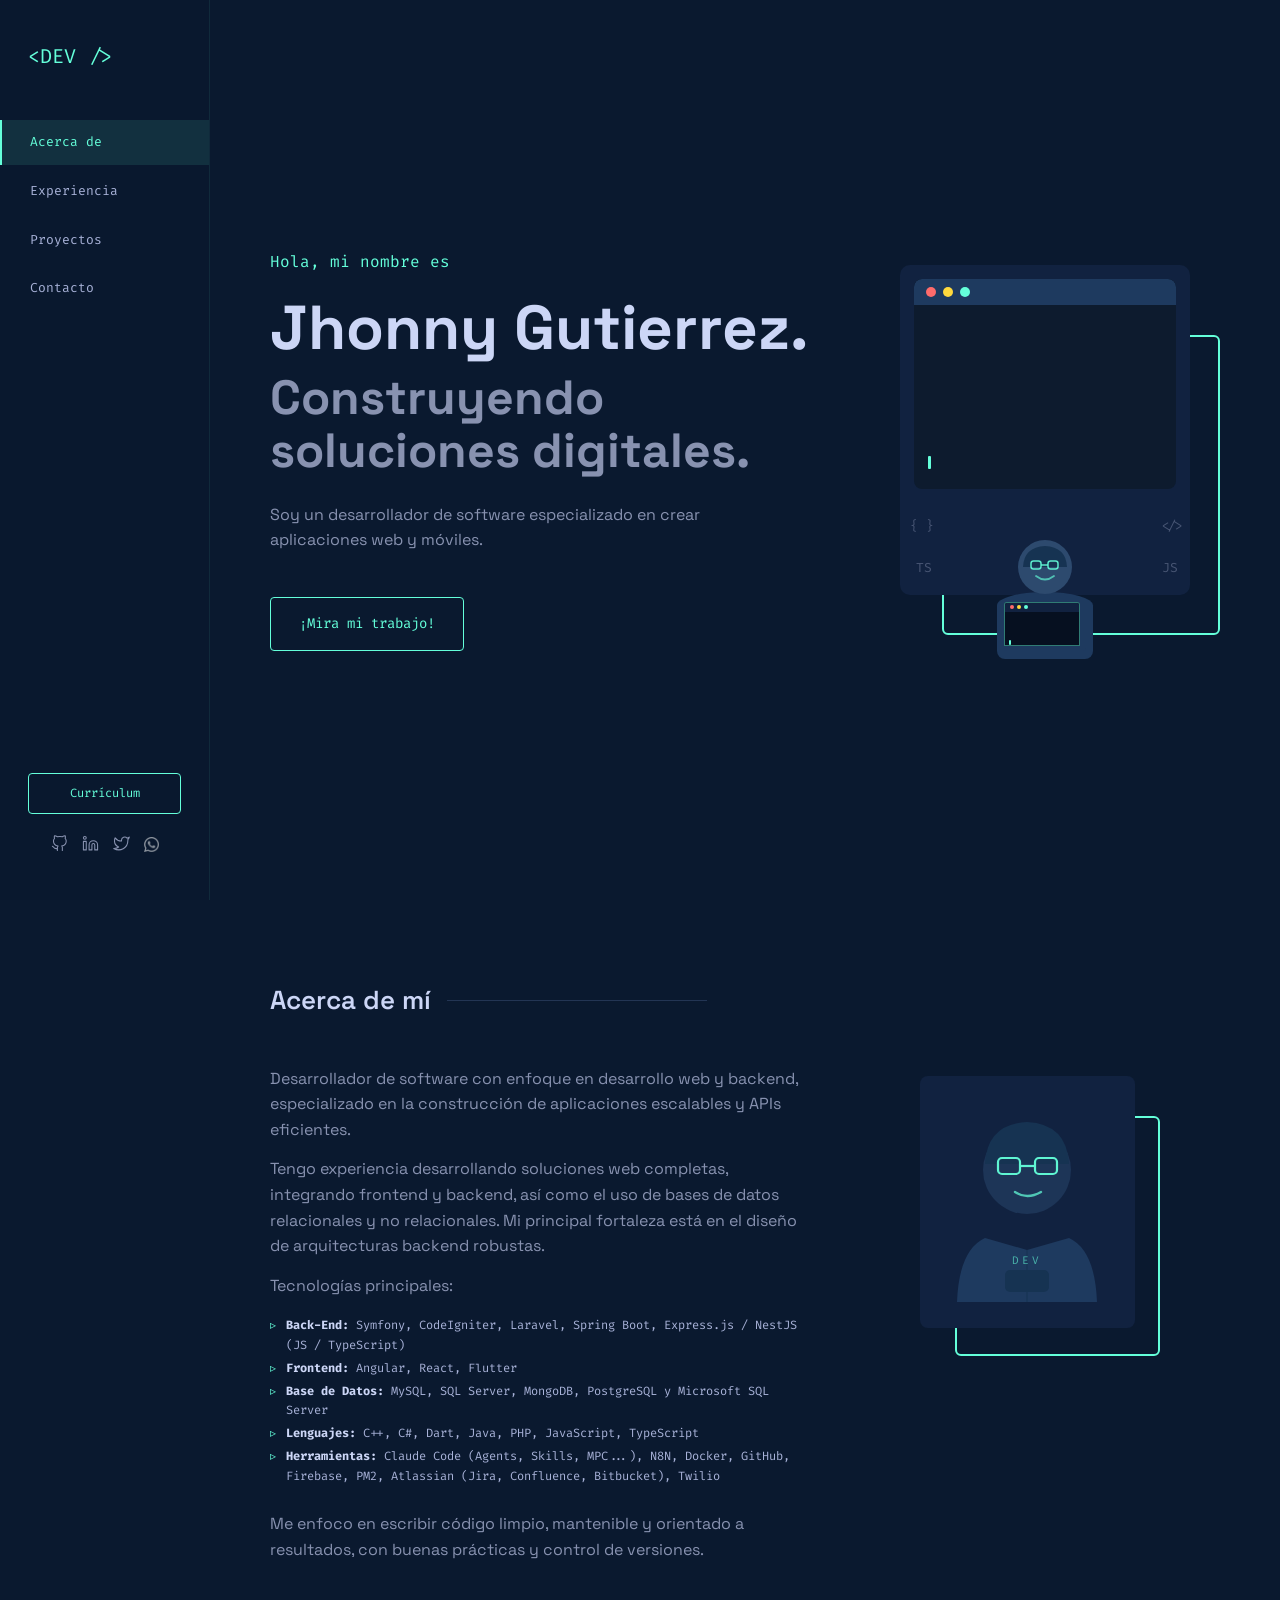
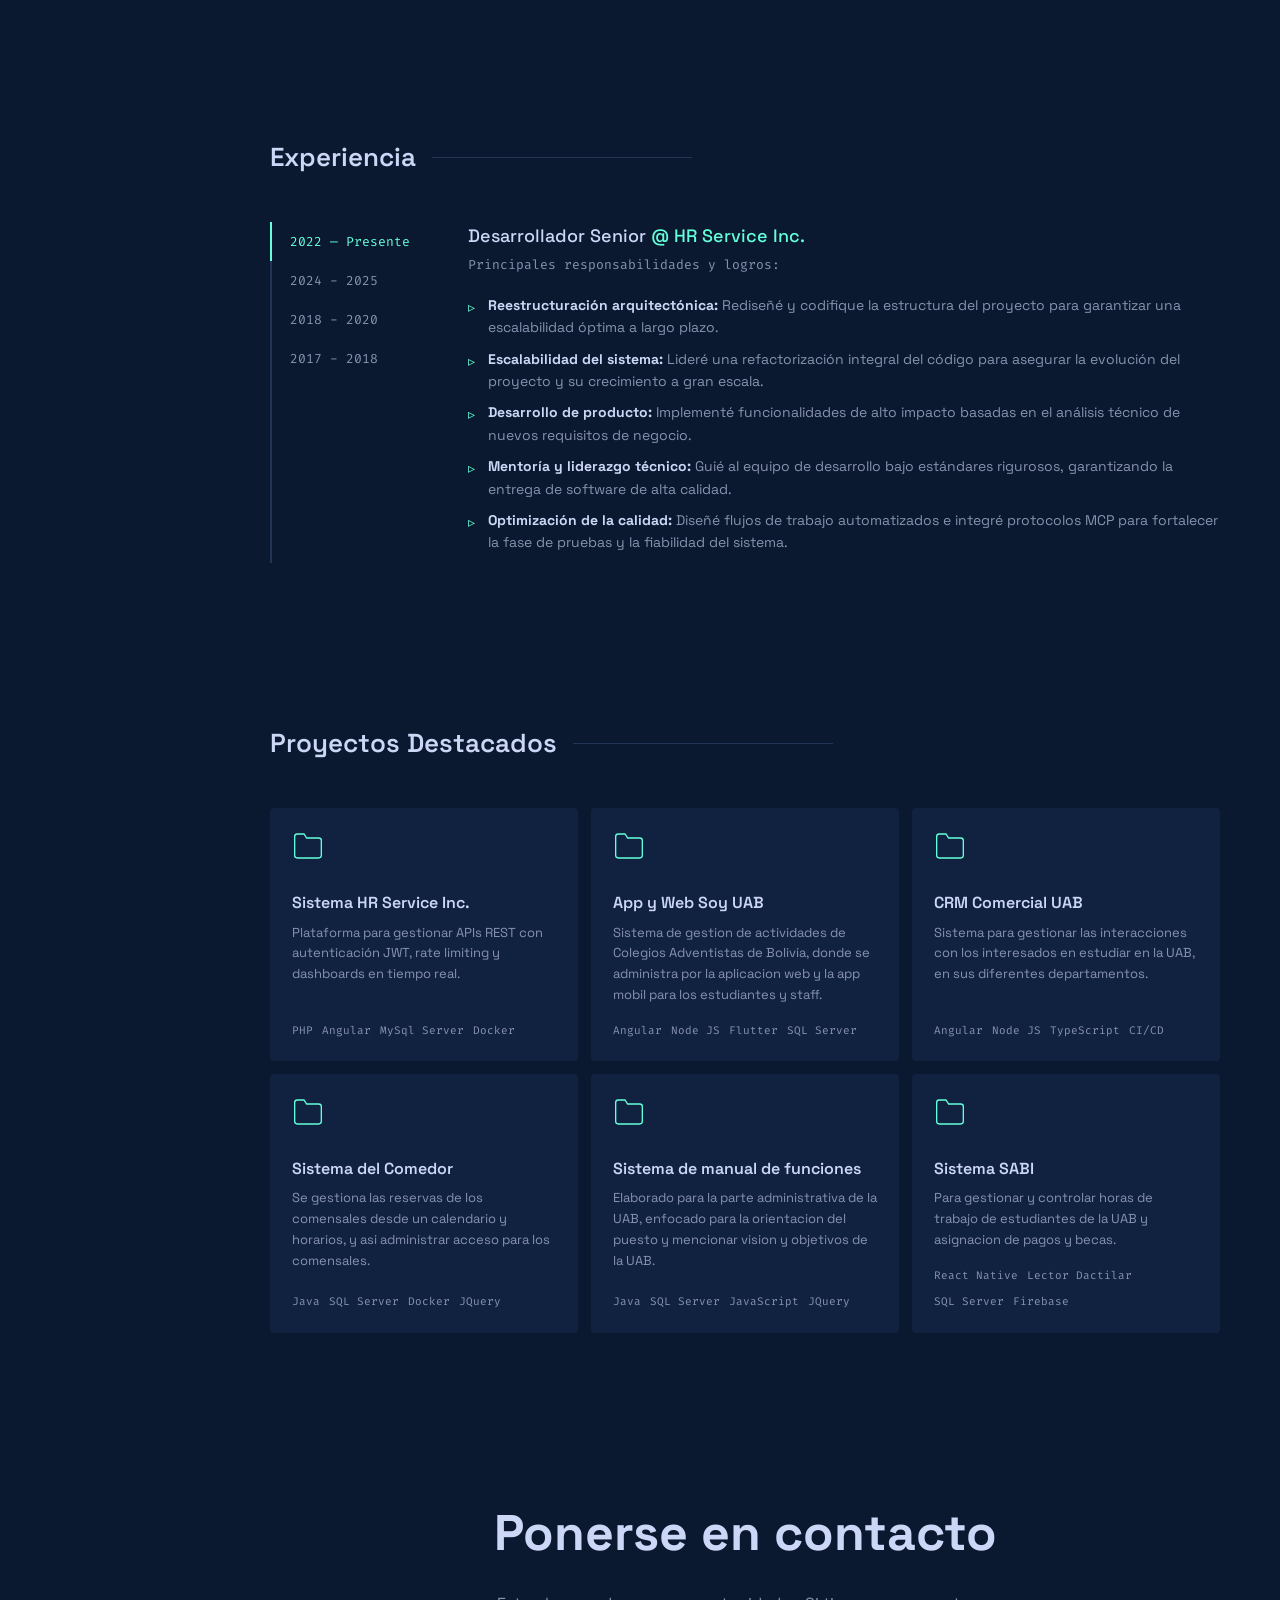
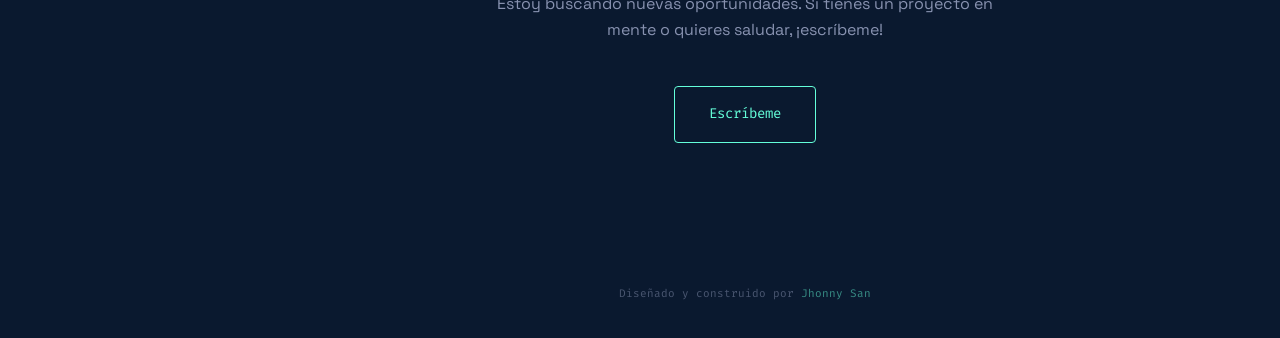
==== commit a856a016: "Change in section proyects" ====
--- a/index.html
+++ b/index.html
@@ -19,322 +19,6 @@
 <link href="https://fonts.googleapis.com/css2?family=Fira+Code:wght@300;400;500&family=Space+Grotesk:wght@300;400;500;600;700&display=swap" rel="stylesheet">
 <link rel="stylesheet" href="css/main.css">
 </head>
-<style>
-  *,*::before,*::after{box-sizing:border-box;margin:0;padding:0}
-:root{
-  --navy:#0a192f;--navy-light:#112240;--navy-lighter:#233554;
-  --slate:#8892b0;--slate-light:#a8b2d8;--slate-lighter:#ccd6f6;
-  --green:#64ffda;--green-tint:rgba(100,255,218,0.1);
-}
-html{scroll-behavior:smooth}
-body{background:var(--navy);color:var(--slate);font-family:'Space Grotesk',sans-serif;font-size:16px;line-height:1.6;display:flex;min-height:100vh}
-
-/* ─── SIDEBAR ─── */
-.sidebar{position:fixed;top:0;left:0;width:210px;height:100vh;background:rgba(10,25,47,0.97);backdrop-filter:blur(10px);border-right:1px solid rgba(100,255,218,0.08);display:flex;flex-direction:column;padding:40px 0;z-index:100}
-.nav-logo{font-family:'Fira Code',monospace;color:var(--green);font-size:20px;text-decoration:none;padding:0 28px;margin-bottom:48px;display:block}
-.nav-links{list-style:none;display:flex;flex-direction:column;gap:4px;flex:1}
-.nav-links li a{display:block;font-family:'Fira Code',monospace;font-size:13px;color:var(--slate-light);text-decoration:none;padding:12px 28px;transition:color .2s,background .2s;border-left:2px solid transparent}
-.nav-links li a:hover{color:var(--green);background:var(--green-tint)}
-.nav-links li a.active{color:var(--green);border-left:2px solid var(--green);text-decoration:none;text-underline-offset:4px;background:var(--green-tint)}
-.nav-bottom{padding:0 28px}
-.nav-resume{font-family:'Fira Code',monospace;font-size:12px;color:var(--green);border:1px solid var(--green);padding:10px 16px;border-radius:4px;text-decoration:none;transition:background .2s;display:block;text-align:center;margin-bottom:20px}
-.nav-resume:hover{background:var(--green-tint)}
-.nav-socials{display:flex;gap:14px;justify-content:center}
-.nav-socials a{color:var(--slate);transition:color .2s,transform .2s}
-.nav-socials a:hover{color:var(--green);transform:translateY(-2px)}
-
-/* ─── MAIN ─── */
-.main-content{margin-left:210px;flex:1}
-.inner{width:calc(100vw - 210px);padding:0 60px}
-.section{padding:80px 0}
-
-/* ─── HERO ─── */
-#hero{min-height:100vh;display:flex;align-items:center}
-.hero-inner{display:flex;align-items:center;gap:70px;width:100%}
-.hero-content{flex:1}
-.hero-greeting{font-family:'Fira Code',monospace;font-size:16px;color:var(--green);margin-bottom:20px;opacity:0;animation:fadeUp .5s ease forwards .1s}
-.hero-name{font-size:clamp(34px,5vw,62px);font-weight:700;color:var(--slate-lighter);line-height:1.1;margin-bottom:10px;opacity:0;animation:fadeUp .5s ease forwards .2s}
-.hero-title{font-size:clamp(24px,4vw,48px);font-weight:700;color:var(--slate);line-height:1.1;margin-bottom:24px;opacity:0;animation:fadeUp .5s ease forwards .3s}
-.hero-desc{max-width:460px;font-size:16px;color:var(--slate);margin-bottom:44px;opacity:0;animation:fadeUp .5s ease forwards .4s}
-.hero-desc a{color:var(--green);text-decoration:none}
-.hero-btn{display:inline-block;font-family:'Fira Code',monospace;font-size:14px;color:var(--green);border:1px solid var(--green);padding:15px 28px;border-radius:4px;text-decoration:none;transition:background .2s;opacity:0;animation:fadeUp .5s ease forwards .5s}
-.hero-btn:hover{background:var(--green-tint)}
-
-/* ─── HERO AVATAR ─── */
-.avatar-hero{flex-shrink:0;position:relative;width:320px;height:370px;opacity:0;animation:fadeUp .6s ease forwards .4s}
-.outer-frame{position:absolute;bottom:0;right:0;width:278px;height:300px;border:2px solid var(--green);border-radius:6px;z-index:0;transition:transform .3s}
-.avatar-hero:hover .outer-frame{transform:translate(-4px,-4px)}
-.main-card{position:absolute;top:0;left:0;width:290px;height:330px;background:var(--navy-light);border-radius:10px;z-index:1;padding:14px;overflow:visible}
-.editor{width:100%;height:210px;background:#0d1b2e;border-radius:8px;overflow:hidden}
-.editor-bar{height:26px;background:#1e3a5f;display:flex;align-items:center;gap:7px;padding:0 12px;border-radius:8px 8px 0 0}
-.dot{width:10px;height:10px;border-radius:50%}
-.editor-body{padding:12px 14px;height:184px;position:relative;overflow:hidden}
-.cline{height:9px;border-radius:3px;margin-bottom:9px;width:0}
-@keyframes ta{0%{width:0}15%{width:var(--w)}70%{width:var(--w)}82%{width:calc(var(--w)*.45)}100%{width:var(--w)}}
-.r1a{--w:130px;animation:ta 4s ease-in-out 0s infinite}
-.r1b{--w:55px;animation:ta 3.8s ease-in-out .3s infinite}
-.r2a{--w:48px;animation:ta 3.9s ease-in-out .5s infinite}
-.r2b{--w:100px;animation:ta 4.1s ease-in-out .7s infinite}
-.r2c{--w:72px;animation:ta 3.7s ease-in-out .9s infinite}
-.r2d{--w:35px;animation:ta 4.2s ease-in-out 1.1s infinite}
-.r3a{--w:110px;animation:ta 4s ease-in-out .2s infinite}
-.r3b{--w:70px;animation:ta 3.9s ease-in-out .6s infinite}
-.r4a{--w:62px;animation:ta 4.1s ease-in-out .4s infinite}
-.r4b{--w:120px;animation:ta 3.8s ease-in-out .8s infinite}
-.r5a{--w:145px;animation:ta 4.3s ease-in-out .1s infinite}
-.r5b{--w:80px;animation:ta 3.7s ease-in-out .5s infinite}
-.r6a{--w:95px;animation:ta 4s ease-in-out .3s infinite}
-.r6b{--w:60px;animation:ta 4.2s ease-in-out .7s infinite}
-@keyframes blink{0%,100%{opacity:1}50%{opacity:0}}
-.cursor{position:absolute;bottom:20px;left:14px;width:3px;height:13px;background:var(--green);border-radius:1px;animation:blink .75s step-end infinite}
-.scursor{position:absolute;bottom:3px;left:4px;width:2px;height:5px;background:var(--green);border-radius:1px;animation:blink .75s step-end infinite}
-@keyframes sb{0%{width:0}20%{width:var(--sw)}70%{width:var(--sw)}85%{width:calc(var(--sw)*.4)}100%{width:var(--sw)}}
-.s1{--sw:52px;animation:sb 3.2s ease-in-out 0s infinite}
-.s2{--sw:38px;animation:sb 3.5s ease-in-out .4s infinite}
-.s3{--sw:60px;animation:sb 3.1s ease-in-out .7s infinite}
-.s4{--sw:44px;animation:sb 3.4s ease-in-out .2s infinite}
-.s5{--sw:50px;animation:sb 3.3s ease-in-out .5s infinite}
-.sym{position:absolute;font-family:'Fira Code',monospace;font-size:13px;color:var(--slate);opacity:.45}
-.sym.br{bottom:58px;left:10px}
-.sym.tg{bottom:58px;right:6px}
-.sym.ts{bottom:16px;left:16px}
-.sym.js{bottom:16px;right:12px}
-.dev-figure{position:absolute;bottom:-64px;left:50%;transform:translateX(-50%);width:110px;display:flex;flex-direction:column;align-items:center;z-index:3}
-.h-head{width:54px;height:54px;border-radius:50%;background:#2d4a6e;position:relative;margin-bottom:0}
-.h-body{width:96px;background:#1e3a5f;border-radius:50% 50% 8px 8px / 20% 20% 8px 8px;padding:10px 8px 8px;display:flex;justify-content:center;margin-top:-2px}
-.laptop-screen{width:76px;height:44px;background:#061020;border:1.5px solid rgba(100,255,218,.45);border-radius:3px 3px 0 0;overflow:hidden;position:relative}
-.laptop-bar2{height:9px;background:#112240;display:flex;align-items:center;gap:3px;padding:0 5px}
-.ldot{width:4px;height:4px;border-radius:50%}
-.lbody{padding:3px 4px;position:relative}
-.sl{height:3px;border-radius:1px;margin-bottom:3px;width:0}
-.laptop-base{width:82px;height:5px;background:#1e3a5f;border-radius:0 0 3px 3px}
-
-/* ─── SECTION HEADINGS ─── */
-.section-heading{display:flex;align-items:center;gap:16px;font-size:clamp(20px,3vw,26px);font-weight:600;color:var(--slate-lighter);margin-bottom:44px;white-space:nowrap}
-.section-heading::after{content:'';flex:1;height:1px;background:var(--navy-lighter);max-width:260px}
-
-/* ─── ABOUT ─── */
-.about-grid{display:grid;grid-template-columns:3fr 2fr;gap:48px;align-items:start}
-.about-text p{margin-bottom:14px;color:var(--slate)}
-.about-text a{color:var(--green);text-decoration:none}
-.skills-grid{display:grid;gap:4px 8px;list-style:none;margin-top:18px}
-.skills-grid li{font-family:'Fira Code',monospace;font-size:12px;color:var(--slate-light);padding-left:16px;position:relative}
-.skills-grid li::before{content:'▹';position:absolute;left:0;color:var(--green)}
-.skills-grid li>b, .exp-list li>b{color:var(--slate-lighter);}
-
-/* ─── ABOUT AVATAR CONTAINER ─── */
-.about-avatar-wrap{
-  position:relative;
-  width:240px;
-  height:280px;
-  margin:0 auto;
-}
-.about-outer-frame{
-  position:absolute;
-  bottom:0;right:0;
-  width:205px;height:240px;
-  border:2px solid var(--green);
-  border-radius:6px;
-  z-index:0;
-  transition:transform .3s;
-}
-.about-avatar-wrap:hover .about-outer-frame{transform:translate(-4px,-4px)}
-.about-inner-card{
-  position:absolute;
-  top:0;left:0;
-  width:215px;height:252px;
-  background:var(--navy-light);
-  border-radius:8px;
-  z-index:1;
-  display:flex;
-  align-items:center;
-  justify-content:center;
-  overflow:hidden;
-}
-
-/* ─── PERSON SVG FIGURE (single SVG, no gap) ─── */
-.person-svg-wrap{
-  display:flex;
-  align-items:center;
-  justify-content:center;
-  width:100%;
-  height:100%;
-}
-
-/* ─── EXPERIENCE ─── */
-.exp-container{display:flex;gap:40px}
-.exp-tabs{display:flex;flex-direction:column;min-width:120px;border-left:2px solid var(--navy-lighter)}
-.exp-tab{font-family:'Fira Code',monospace;font-size:13px;padding:11px 18px;color:var(--slate);cursor:pointer;border-left:2px solid transparent;margin-left:-2px;transition:all .2s;background:none;border-top:none;border-right:none;border-bottom:none;text-align:left;white-space:nowrap}
-.exp-tab:hover{color:var(--green);background:var(--green-tint)}
-.exp-tab.active{color:var(--green);border-left-color:var(--green)}
-.exp-panel{display:none}
-.exp-panel.active{display:block}
-.exp-role{font-size:18px;font-weight:500;color:var(--slate-lighter);margin-bottom:4px}
-.exp-role span{color:var(--green)}
-.exp-date{font-family:'Fira Code',monospace;font-size:13px;color:var(--slate);margin-bottom:18px}
-.exp-list{list-style:none}
-.exp-list li{font-size:14px;color:var(--slate);padding-left:20px;position:relative;margin-bottom:9px}
-.exp-list li::before{content:'▹';position:absolute;left:0;color:var(--green);top:2px}
-
-/* ─── PROJECTS ─── */
-.projects-grid{display:grid;grid-template-columns:repeat(3,1fr);gap:13px}
-.project-card{background:var(--navy-light);border-radius:4px;padding:22px;display:flex;flex-direction:column;transition:transform .2s;cursor:pointer}
-.project-card:hover{transform:translateY(-5px)}
-.project-top{display:flex;justify-content:space-between;align-items:flex-start;margin-bottom:20px}
-.folder-icon{color:var(--green)}
-.project-links{display:flex;gap:10px}
-.project-links a{color:var(--slate-light);text-decoration:none;transition:color .2s}
-.project-links a:hover{color:var(--green)}
-.project-name{font-size:16px;font-weight:600;color:var(--slate-lighter);margin-bottom:7px}
-.project-desc{font-size:13px;color:var(--slate);margin-bottom:16px;flex:1}
-.project-tech{display:flex;flex-wrap:wrap;gap:9px;list-style:none;margin-top:auto}
-.project-tech li{font-family:'Fira Code',monospace;font-size:11px;color:var(--slate)}
-
-@keyframes fadeUp{from{opacity:0;transform:translateY(20px)}to{opacity:1;transform:translateY(0)}}
-footer{text-align:center;padding:36px;font-family:'Fira Code',monospace;font-size:12px;color:var(--slate)}
-footer a{color:var(--green);text-decoration:none}
-
-/* ─── HAMBURGER BUTTON ─── */
-.hamburger{
-  display:none;
-  position:fixed;top:16px;left:16px;z-index:200;
-  background:var(--navy-light);border:1px solid rgba(100,255,218,0.2);
-  border-radius:6px;padding:8px 10px;cursor:pointer;
-  flex-direction:column;gap:5px;
-}
-.hamburger span{display:block;width:22px;height:2px;background:var(--green);border-radius:2px;transition:all .3s}
-.hamburger.open span:nth-child(1){transform:rotate(45deg) translate(5px,5px)}
-.hamburger.open span:nth-child(2){opacity:0}
-.hamburger.open span:nth-child(3){transform:rotate(-45deg) translate(5px,-5px)}
-
-/* Overlay when mobile menu open */
-.sidebar-overlay{
-  display:none;
-  position:fixed;inset:0;background:rgba(0,0,0,0.5);z-index:99;
-}
-.sidebar-overlay.visible{display:block}
-
-/* ─── TABLET (≤1024px) ─── */
-@media(max-width:1024px){
-  .sidebar{width:180px}
-  .main-content{margin-left:180px}
-  .inner{width:calc(100vw - 180px);padding:0 36px}
-  .hero-inner{gap:40px}
-  .avatar-hero{width:260px;height:310px}
-  .outer-frame{width:226px;height:248px}
-  .main-card{width:238px;height:278px}
-  .editor{height:170px}
-  .editor-body{height:144px}
-  .about-grid{grid-template-columns:1fr 1fr;gap:32px}
-  .projects-grid{grid-template-columns:repeat(2,1fr)}
-}
-
-/* ─── MOBILE (≤768px) ─── */
-@media(max-width:768px){
-  /* Show hamburger */
-  .hamburger{display:flex}
-
-  /* Sidebar becomes a drawer */
-  .sidebar{
-    width:240px;
-    transform:translateX(-100%);
-    transition:transform .3s ease;
-    z-index:150;
-  }
-  .sidebar.open{transform:translateX(0)}
-
-  /* Main takes full width */
-  .main-content{margin-left:0;width:100%}
-  .inner{width:100%;padding:0 24px}
-  .section{padding:60px 0}
-
-  /* Hero stacks vertically */
-  #hero{min-height:auto;padding:100px 0 60px}
-  .hero-inner{
-    flex-direction:column-reverse;
-    align-items:center;
-    gap:40px;
-    text-align:center;
-  }
-  .hero-content{width:100%}
-  .hero-desc{max-width:100%;margin-left:auto;margin-right:auto}
-  .hero-greeting,.hero-name,.hero-title,.hero-desc,.hero-btn{
-    opacity:1;animation:none;
-  }
-
-  /* Avatar scales down */
-  .avatar-hero{
-    width:220px;height:260px;
-    opacity:1;animation:none;
-    flex-shrink:0;
-  }
-  .outer-frame{width:192px;height:210px}
-  .main-card{width:200px;height:234px}
-  .editor{height:148px}
-  .editor-body{height:122px}
-  .dev-figure{bottom:-52px}
-  .h-head{width:44px;height:44px}
-  .h-body{width:78px}
-  .laptop-screen{width:60px;height:36px}
-  .laptop-base{width:66px}
-  .sym{font-size:10px}
-
-  /* About: single column */
-  .about-grid{grid-template-columns:1fr;gap:36px}
-  .about-avatar-wrap{margin:0 auto}
-
-  /* Experience tabs scroll horizontally */
-  .exp-container{flex-direction:column;gap:24px}
-  .exp-tabs{
-    flex-direction:row;
-    overflow-x:auto;
-    border-left:none;
-    border-bottom:2px solid var(--navy-lighter);
-    padding-bottom:0;
-    min-width:unset;
-    gap:0;
-    -webkit-overflow-scrolling:touch;
-  }
-  .exp-tabs::-webkit-scrollbar{height:3px}
-  .exp-tabs::-webkit-scrollbar-thumb{background:var(--navy-lighter);border-radius:2px}
-  .exp-tab{
-    border-left:none;
-    border-bottom:2px solid transparent;
-    margin-left:0;
-    margin-bottom:-2px;
-    padding:10px 14px;
-    font-size:12px;
-    white-space:nowrap;
-  }
-  .exp-tab.active{border-left-color:transparent;border-bottom-color:var(--green)}
-
-  /* Projects: single column */
-  .projects-grid{grid-template-columns:1fr}
-
-  /* Section heading */
-  .section-heading{font-size:22px;white-space:normal}
-
-  /* Contact */
-  #contact p{padding:0 8px}
-}
-
-/* ─── SMALL MOBILE (≤480px) ─── */
-@media(max-width:480px){
-  .inner{padding:0 16px}
-  .hero-name{font-size:32px}
-  .hero-title{font-size:22px}
-  .avatar-hero{width:190px;height:230px}
-  .outer-frame{width:165px;height:186px}
-  .main-card{width:174px;height:208px}
-  .editor{height:128px}
-  .editor-body{height:102px}
-  .about-avatar-wrap{width:200px;height:236px}
-  .about-outer-frame{width:170px;height:200px}
-  .about-inner-card{width:178px;height:210px}
-  .skills-grid{grid-template-columns:1fr}
-  .exp-tab{padding:8px 12px;font-size:11px}
-}
-  </style>
 <body>
 
 <!-- Mobile overlay -->
@@ -355,11 +39,12 @@
     <li><a href="#contact"    class="nav-link-item">Contacto</a></li>
   </ul>
   <div class="nav-bottom">
-    <a href="#" class="nav-resume">Currículum</a>
+    <a href="CV.pdf" class="nav-resume">Currículum</a>
     <div class="nav-socials">
-      <a href="https://github.com/LorneyZizzart"><svg width="17" height="17" viewBox="0 0 24 24" fill="none" stroke="currentColor" stroke-width="1.5" stroke-linecap="round" stroke-linejoin="round"><path d="M9 19c-5 1.5-5-2.5-7-3m14 6v-3.87a3.37 3.37 0 0 0-.94-2.61c3.14-.35 6.44-1.54 6.44-7A5.44 5.44 0 0 0 20 4.77 5.07 5.07 0 0 0 19.91 1S18.73.65 16 2.48a13.38 13.38 0 0 0-7 0C6.27.65 5.09 1 5.09 1A5.07 5.07 0 0 0 5 4.77a5.44 5.44 0 0 0-1.5 3.78c0 5.42 3.3 6.61 6.44 7A3.37 3.37 0 0 0 9 18.13V22"/></svg></a>
-      <a href="https://www.linkedin.com/in/jhonny-gutierrez"><svg width="17" height="17" viewBox="0 0 24 24" fill="none" stroke="currentColor" stroke-width="1.5" stroke-linecap="round" stroke-linejoin="round"><path d="M16 8a6 6 0 0 1 6 6v7h-4v-7a2 2 0 0 0-2-2 2 2 0 0 0-2 2v7h-4v-7a6 6 0 0 1 6-6z"/><rect x="2" y="9" width="4" height="12"/><circle cx="4" cy="4" r="2"/></svg></a>
-      <a href="https://x.com/Jhonny__SAN"><svg width="17" height="17" viewBox="0 0 24 24" fill="none" stroke="currentColor" stroke-width="1.5" stroke-linecap="round" stroke-linejoin="round"><path d="M23 3a10.9 10.9 0 0 1-3.14 1.53 4.48 4.48 0 0 0-7.86 3v1A10.66 10.66 0 0 1 3 4s-4 9 5 13a11.64 11.64 0 0 1-7 2c9 5 20 0 20-11.5a4.5 4.5 0 0 0-.08-.83A7.72 7.72 0 0 0 23 3z"/></svg></a>
+      <a href="https://github.com/LorneyZizzart" target="_blank"><svg width="17" height="17" viewBox="0 0 24 24" fill="none" stroke="currentColor" stroke-width="1.5" stroke-linecap="round" stroke-linejoin="round"><path d="M9 19c-5 1.5-5-2.5-7-3m14 6v-3.87a3.37 3.37 0 0 0-.94-2.61c3.14-.35 6.44-1.54 6.44-7A5.44 5.44 0 0 0 20 4.77 5.07 5.07 0 0 0 19.91 1S18.73.65 16 2.48a13.38 13.38 0 0 0-7 0C6.27.65 5.09 1 5.09 1A5.07 5.07 0 0 0 5 4.77a5.44 5.44 0 0 0-1.5 3.78c0 5.42 3.3 6.61 6.44 7A3.37 3.37 0 0 0 9 18.13V22"/></svg></a>
+      <a href="https://www.linkedin.com/in/jhonny-gutierrez" target="_blank"><svg width="17" height="17" viewBox="0 0 24 24" fill="none" stroke="currentColor" stroke-width="1.5" stroke-linecap="round" stroke-linejoin="round"><path d="M16 8a6 6 0 0 1 6 6v7h-4v-7a2 2 0 0 0-2-2 2 2 0 0 0-2 2v7h-4v-7a6 6 0 0 1 6-6z"/><rect x="2" y="9" width="4" height="12"/><circle cx="4" cy="4" r="2"/></svg></a>
+      <a href="https://x.com/Jhonny__SAN" target="_blank"><svg width="17" height="17" viewBox="0 0 24 24" fill="none" stroke="currentColor" stroke-width="1.5" stroke-linecap="round" stroke-linejoin="round"><path d="M23 3a10.9 10.9 0 0 1-3.14 1.53 4.48 4.48 0 0 0-7.86 3v1A10.66 10.66 0 0 1 3 4s-4 9 5 13a11.64 11.64 0 0 1-7 2c9 5 20 0 20-11.5a4.5 4.5 0 0 0-.08-.83A7.72 7.72 0 0 0 23 3z"/></svg></a>
+      <a href="https://wa.link/rqsu03" target="_blank"><img src="img/whatsapp-white-icon.png" alt="20" srcset="" style="height: 15px;opacity: 0.55;"></a>
     </div>
   </div>
 </nav>
@@ -561,39 +246,47 @@
     <div class="projects-grid">
       <div class="project-card">
         <div class="project-top"><span class="folder-icon"><svg width="32" height="32" viewBox="0 0 24 24" fill="none" stroke="currentColor" stroke-width="1"><path d="M22 19a2 2 0 0 1-2 2H4a2 2 0 0 1-2-2V5a2 2 0 0 1 2-2h5l2 3h9a2 2 0 0 1 2 2z"/></svg></span>
-        <div class="project-links"><a href="#"><svg width="16" height="16" viewBox="0 0 24 24" fill="none" stroke="currentColor" stroke-width="1.5" stroke-linecap="round" stroke-linejoin="round"><path d="M9 19c-5 1.5-5-2.5-7-3m14 6v-3.87a3.37 3.37 0 0 0-.94-2.61c3.14-.35 6.44-1.54 6.44-7A5.44 5.44 0 0 0 20 4.77 5.07 5.07 0 0 0 19.91 1S18.73.65 16 2.48a13.38 13.38 0 0 0-7 0C6.27.65 5.09 1 5.09 1A5.07 5.07 0 0 0 5 4.77a5.44 5.44 0 0 0-1.5 3.78c0 5.42 3.3 6.61 6.44 7A3.37 3.37 0 0 0 9 18.13V22"/></svg></a><a href="#"><svg width="16" height="16" viewBox="0 0 24 24" fill="none" stroke="currentColor" stroke-width="1.5" stroke-linecap="round" stroke-linejoin="round"><path d="M18 13v6a2 2 0 0 1-2 2H5a2 2 0 0 1-2-2V8a2 2 0 0 1 2-2h6"/><polyline points="15 3 21 3 21 9"/><line x1="10" y1="14" x2="21" y2="3"/></svg></a></div></div>
+        <!-- <div class="project-links"> -->
+          <!-- <a href="#"><svg width="16" height="16" viewBox="0 0 24 24" fill="none" stroke="currentColor" stroke-width="1.5" stroke-linecap="round" stroke-linejoin="round"><path d="M9 19c-5 1.5-5-2.5-7-3m14 6v-3.87a3.37 3.37 0 0 0-.94-2.61c3.14-.35 6.44-1.54 6.44-7A5.44 5.44 0 0 0 20 4.77 5.07 5.07 0 0 0 19.91 1S18.73.65 16 2.48a13.38 13.38 0 0 0-7 0C6.27.65 5.09 1 5.09 1A5.07 5.07 0 0 0 5 4.77a5.44 5.44 0 0 0-1.5 3.78c0 5.42 3.3 6.61 6.44 7A3.37 3.37 0 0 0 9 18.13V22"/></svg></a><a href="#"><svg width="16" height="16" viewBox="0 0 24 24" fill="none" stroke="currentColor" stroke-width="1.5" stroke-linecap="round" stroke-linejoin="round"><path d="M18 13v6a2 2 0 0 1-2 2H5a2 2 0 0 1-2-2V8a2 2 0 0 1 2-2h6"/><polyline points="15 3 21 3 21 9"/><line x1="10" y1="14" x2="21" y2="3"/></svg></a> -->
+        <!-- </div> -->
+        </div>
         <h3 class="project-name">Sistema HR Service Inc.</h3><p class="project-desc">Plataforma para gestionar APIs REST con autenticación JWT, rate limiting y dashboards en tiempo real.</p>
-        <ul class="project-tech"><li>Node.js</li><li>React</li><li>PostgreSQL</li><li>Docker</li></ul>
+        <ul class="project-tech"><li>PHP</li><li>Angular</li><li>MySql Server</li><li>Docker</li></ul>
       </div>
       <div class="project-card">
         <div class="project-top"><span class="folder-icon"><svg width="32" height="32" viewBox="0 0 24 24" fill="none" stroke="currentColor" stroke-width="1"><path d="M22 19a2 2 0 0 1-2 2H4a2 2 0 0 1-2-2V5a2 2 0 0 1 2-2h5l2 3h9a2 2 0 0 1 2 2z"/></svg></span>
-        <div class="project-links"><a href="#"><svg width="16" height="16" viewBox="0 0 24 24" fill="none" stroke="currentColor" stroke-width="1.5" stroke-linecap="round" stroke-linejoin="round"><path d="M9 19c-5 1.5-5-2.5-7-3m14 6v-3.87a3.37 3.37 0 0 0-.94-2.61c3.14-.35 6.44-1.54 6.44-7A5.44 5.44 0 0 0 20 4.77 5.07 5.07 0 0 0 19.91 1S18.73.65 16 2.48a13.38 13.38 0 0 0-7 0C6.27.65 5.09 1 5.09 1A5.07 5.07 0 0 0 5 4.77a5.44 5.44 0 0 0-1.5 3.78c0 5.42 3.3 6.61 6.44 7A3.37 3.37 0 0 0 9 18.13V22"/></svg></a></div></div>
-        <h3 class="project-name">E-Commerce Bolivia</h3><p class="project-desc">Tienda virtual con carrito, pasarela de pagos integrada y análisis de ventas en tiempo real.</p>
-        <ul class="project-tech"><li>Next.js</li><li>TypeScript</li><li>Stripe</li><li>MongoDB</li></ul>
+        <!-- <div class="project-links">
+          <a href="#"><svg width="16" height="16" viewBox="0 0 24 24" fill="none" stroke="currentColor" stroke-width="1.5"
+              stroke-linecap="round" stroke-linejoin="round">
+              <path
+                d="M9 19c-5 1.5-5-2.5-7-3m14 6v-3.87a3.37 3.37 0 0 0-.94-2.61c3.14-.35 6.44-1.54 6.44-7A5.44 5.44 0 0 0 20 4.77 5.07 5.07 0 0 0 19.91 1S18.73.65 16 2.48a13.38 13.38 0 0 0-7 0C6.27.65 5.09 1 5.09 1A5.07 5.07 0 0 0 5 4.77a5.44 5.44 0 0 0-1.5 3.78c0 5.42 3.3 6.61 6.44 7A3.37 3.37 0 0 0 9 18.13V22" />
+            </svg></a>
+        </div> -->
+        </div>
+        <h3 class="project-name">App y Web Soy UAB</h3><p class="project-desc">Sistema de gestion de actividades de Colegios Adventistas de Bolivia, donde se administra por la aplicacion web y la app mobil para los estudiantes y staff.</p>
+        <ul class="project-tech"><li>Angular</li><li>Node JS</li><li>Flutter</li><li>SQL Server</li></ul>
       </div>
       <div class="project-card">
         <div class="project-top"><span class="folder-icon"><svg width="32" height="32" viewBox="0 0 24 24" fill="none" stroke="currentColor" stroke-width="1"><path d="M22 19a2 2 0 0 1-2 2H4a2 2 0 0 1-2-2V5a2 2 0 0 1 2-2h5l2 3h9a2 2 0 0 1 2 2z"/></svg></span>
-        <div class="project-links"><a href="#"><svg width="16" height="16" viewBox="0 0 24 24" fill="none" stroke="currentColor" stroke-width="1.5" stroke-linecap="round" stroke-linejoin="round"><path d="M9 19c-5 1.5-5-2.5-7-3m14 6v-3.87a3.37 3.37 0 0 0-.94-2.61c3.14-.35 6.44-1.54 6.44-7A5.44 5.44 0 0 0 20 4.77 5.07 5.07 0 0 0 19.91 1S18.73.65 16 2.48a13.38 13.38 0 0 0-7 0C6.27.65 5.09 1 5.09 1A5.07 5.07 0 0 0 5 4.77a5.44 5.44 0 0 0-1.5 3.78c0 5.42 3.3 6.61 6.44 7A3.37 3.37 0 0 0 9 18.13V22"/></svg></a></div></div>
-        <h3 class="project-name">DevTools CLI</h3><p class="project-desc">CLI para automatizar scaffolding, testing, deploy y gestión de entornos locales.</p>
-        <ul class="project-tech"><li>Python</li><li>Click</li><li>Shell</li><li>AWS CLI</li></ul>
-      </div>
-      <div class="project-card">
-        <div class="project-top"><span class="folder-icon"><svg width="32" height="32" viewBox="0 0 24 24" fill="none" stroke="currentColor" stroke-width="1"><path d="M22 19a2 2 0 0 1-2 2H4a2 2 0 0 1-2-2V5a2 2 0 0 1 2-2h5l2 3h9a2 2 0 0 1 2 2z"/></svg></span>
-        <div class="project-links"><a href="#"><svg width="16" height="16" viewBox="0 0 24 24" fill="none" stroke="currentColor" stroke-width="1.5" stroke-linecap="round" stroke-linejoin="round"><path d="M9 19c-5 1.5-5-2.5-7-3m14 6v-3.87a3.37 3.37 0 0 0-.94-2.61c3.14-.35 6.44-1.54 6.44-7A5.44 5.44 0 0 0 20 4.77 5.07 5.07 0 0 0 19.91 1S18.73.65 16 2.48a13.38 13.38 0 0 0-7 0C6.27.65 5.09 1 5.09 1A5.07 5.07 0 0 0 5 4.77a5.44 5.44 0 0 0-1.5 3.78c0 5.42 3.3 6.61 6.44 7A3.37 3.37 0 0 0 9 18.13V22"/></svg></a><a href="#"><svg width="16" height="16" viewBox="0 0 24 24" fill="none" stroke="currentColor" stroke-width="1.5" stroke-linecap="round" stroke-linejoin="round"><path d="M18 13v6a2 2 0 0 1-2 2H5a2 2 0 0 1-2-2V8a2 2 0 0 1 2-2h6"/><polyline points="15 3 21 3 21 9"/><line x1="10" y1="14" x2="21" y2="3"/></svg></a></div></div>
-        <h3 class="project-name">Dashboard Analytics</h3><p class="project-desc">Panel de métricas con visualizaciones interactivas y sincronización en tiempo real.</p>
-        <ul class="project-tech"><li>Vue.js</li><li>D3.js</li><li>FastAPI</li><li>Redis</li></ul>
-      </div>
-      <div class="project-card">
-        <div class="project-top"><span class="folder-icon"><svg width="32" height="32" viewBox="0 0 24 24" fill="none" stroke="currentColor" stroke-width="1"><path d="M22 19a2 2 0 0 1-2 2H4a2 2 0 0 1-2-2V5a2 2 0 0 1 2-2h5l2 3h9a2 2 0 0 1 2 2z"/></svg></span>
-        <div class="project-links"><a href="#"><svg width="16" height="16" viewBox="0 0 24 24" fill="none" stroke="currentColor" stroke-width="1.5" stroke-linecap="round" stroke-linejoin="round"><path d="M9 19c-5 1.5-5-2.5-7-3m14 6v-3.87a3.37 3.37 0 0 0-.94-2.61c3.14-.35 6.44-1.54 6.44-7A5.44 5.44 0 0 0 20 4.77 5.07 5.07 0 0 0 19.91 1S18.73.65 16 2.48a13.38 13.38 0 0 0-7 0C6.27.65 5.09 1 5.09 1A5.07 5.07 0 0 0 5 4.77a5.44 5.44 0 0 0-1.5 3.78c0 5.42 3.3 6.61 6.44 7A3.37 3.37 0 0 0 9 18.13V22"/></svg></a></div></div>
-        <h3 class="project-name">Auth Microservice</h3><p class="project-desc">Microservicio OAuth 2.0 con multi-tenant, roles granulares y auditoría de accesos.</p>
-        <ul class="project-tech"><li>Go</li><li>gRPC</li><li>Kubernetes</li><li>Vault</li></ul>
-      </div>
-      <div class="project-card">
-        <div class="project-top"><span class="folder-icon"><svg width="32" height="32" viewBox="0 0 24 24" fill="none" stroke="currentColor" stroke-width="1"><path d="M22 19a2 2 0 0 1-2 2H4a2 2 0 0 1-2-2V5a2 2 0 0 1 2-2h5l2 3h9a2 2 0 0 1 2 2z"/></svg></span>
-        <div class="project-links"><a href="#"><svg width="16" height="16" viewBox="0 0 24 24" fill="none" stroke="currentColor" stroke-width="1.5" stroke-linecap="round" stroke-linejoin="round"><path d="M9 19c-5 1.5-5-2.5-7-3m14 6v-3.87a3.37 3.37 0 0 0-.94-2.61c3.14-.35 6.44-1.54 6.44-7A5.44 5.44 0 0 0 20 4.77 5.07 5.07 0 0 0 19.91 1S18.73.65 16 2.48a13.38 13.38 0 0 0-7 0C6.27.65 5.09 1 5.09 1A5.07 5.07 0 0 0 5 4.77a5.44 5.44 0 0 0-1.5 3.78c0 5.42 3.3 6.61 6.44 7A3.37 3.37 0 0 0 9 18.13V22"/></svg></a><a href="#"><svg width="16" height="16" viewBox="0 0 24 24" fill="none" stroke="currentColor" stroke-width="1.5" stroke-linecap="round" stroke-linejoin="round"><path d="M18 13v6a2 2 0 0 1-2 2H5a2 2 0 0 1-2-2V8a2 2 0 0 1 2-2h6"/><polyline points="15 3 21 3 21 9"/><line x1="10" y1="14" x2="21" y2="3"/></svg></a></div></div>
-        <h3 class="project-name">Mobile App</h3><p class="project-desc">App iOS/Android con sincronización offline-first, notificaciones push y analíticas integradas.</p>
-        <ul class="project-tech"><li>React Native</li><li>Expo</li><li>SQLite</li><li>Firebase</li></ul>
+        
+        </div>
+        <h3 class="project-name">CRM Comercial UAB</h3><p class="project-desc">Sistema para gestionar las interacciones con los interesados en estudiar en la UAB, en sus diferentes departamentos.</p>
+        <ul class="project-tech"><li>Angular</li><li>Node JS</li><li>TypeScript</li><li>CI/CD</li></ul>
+      </div>
+      <div class="project-card">
+        <div class="project-top"><span class="folder-icon"><svg width="32" height="32" viewBox="0 0 24 24" fill="none" stroke="currentColor" stroke-width="1"><path d="M22 19a2 2 0 0 1-2 2H4a2 2 0 0 1-2-2V5a2 2 0 0 1 2-2h5l2 3h9a2 2 0 0 1 2 2z"/></svg></span></div>
+        <h3 class="project-name">Sistema del Comedor</h3><p class="project-desc">Se gestiona las reservas de los comensales desde un calendario y horarios, y asi administrar acceso para los comensales.</p>
+        <ul class="project-tech"><li>Java</li><li>SQL Server</li><li>Docker</li><li>JQuery</li></ul>
+      </div>
+      <div class="project-card">
+        <div class="project-top"><span class="folder-icon"><svg width="32" height="32" viewBox="0 0 24 24" fill="none" stroke="currentColor" stroke-width="1"><path d="M22 19a2 2 0 0 1-2 2H4a2 2 0 0 1-2-2V5a2 2 0 0 1 2-2h5l2 3h9a2 2 0 0 1 2 2z"/></svg></span></div>
+        <h3 class="project-name">Sistema de manual de funciones</h3><p class="project-desc">Elaborado para la parte administrativa de la UAB, enfocado para la orientacion del puesto y mencionar vision y objetivos de la UAB.</p>
+        <ul class="project-tech"><li>Java</li><li>SQL Server</li><li>JavaScript</li><li>JQuery</li></ul>
+      </div>
+      <div class="project-card">
+        <div class="project-top"><span class="folder-icon"><svg width="32" height="32" viewBox="0 0 24 24" fill="none" stroke="currentColor" stroke-width="1"><path d="M22 19a2 2 0 0 1-2 2H4a2 2 0 0 1-2-2V5a2 2 0 0 1 2-2h5l2 3h9a2 2 0 0 1 2 2z"/></svg></span></div>
+        <h3 class="project-name">Sistema SABI</h3><p class="project-desc">Para gestionar y controlar horas de trabajo de estudiantes de la UAB y asignacion de pagos y becas.</p>
+        <ul class="project-tech"><li>React Native</li><li>Lector Dactilar</li><li>SQL Server</li><li>Firebase</li></ul>
       </div>
     </div>
   </section>
@@ -610,44 +303,6 @@
   <p style="margin-top:6px;opacity:.5;font-size:11px">Diseñado y construido por <a href="https://www.linkedin.com/in/jhonny-gutierrez" target="_blank">Jhonny San</a></p>
 </footer>
 </div>
-
-<script>
-/* ── Mobile sidebar ── */
-function toggleSidebar(){
-  const sb=document.getElementById('sidebar');
-  const btn=document.getElementById('hamburgerBtn');
-  const ov=document.getElementById('sidebarOverlay');
-  sb.classList.toggle('open');
-  btn.classList.toggle('open');
-  ov.classList.toggle('visible');
-}
-function closeSidebar(){
-  document.getElementById('sidebar').classList.remove('open');
-  document.getElementById('hamburgerBtn').classList.remove('open');
-  document.getElementById('sidebarOverlay').classList.remove('visible');
-}
-
-function showTab(i){
-  document.querySelectorAll('.exp-tab').forEach((t,j)=>t.classList.toggle('active',j===i));
-  document.querySelectorAll('.exp-panel').forEach((p,j)=>p.classList.toggle('active',j===i));
-}
-const links=document.querySelectorAll('.nav-link-item');
-const secs=['about','experience','projects','contact'].map(id=>document.getElementById(id));
-function setActive(){
-  let cur=0;
-  secs.forEach((s,i)=>{if(s&&window.scrollY>=s.offsetTop-130)cur=i});
-  links.forEach((l,i)=>l.classList.toggle('active',i===cur));
-}
-window.addEventListener('scroll',setActive);
-links.forEach((l,i)=>{
-  l.addEventListener('click',e=>{
-    e.preventDefault();
-    secs[i]&&secs[i].scrollIntoView({behavior:'smooth'});
-    links.forEach((x,j)=>x.classList.toggle('active',j===i));
-    closeSidebar();
-  });
-});
-setActive();
-</script>
+<script src="js/main.js"></script>
 </body>
 </html>
--- a/css/main.css
+++ b/css/main.css
@@ -1,4 +1,4 @@
-  *,*::before,*::after{box-sizing:border-box;margin:0;padding:0}
+*,*::before,*::after{box-sizing:border-box;margin:0;padding:0}
 :root{
   --navy:#0a192f;--navy-light:#112240;--navy-lighter:#233554;
   --slate:#8892b0;--slate-light:#a8b2d8;--slate-lighter:#ccd6f6;
